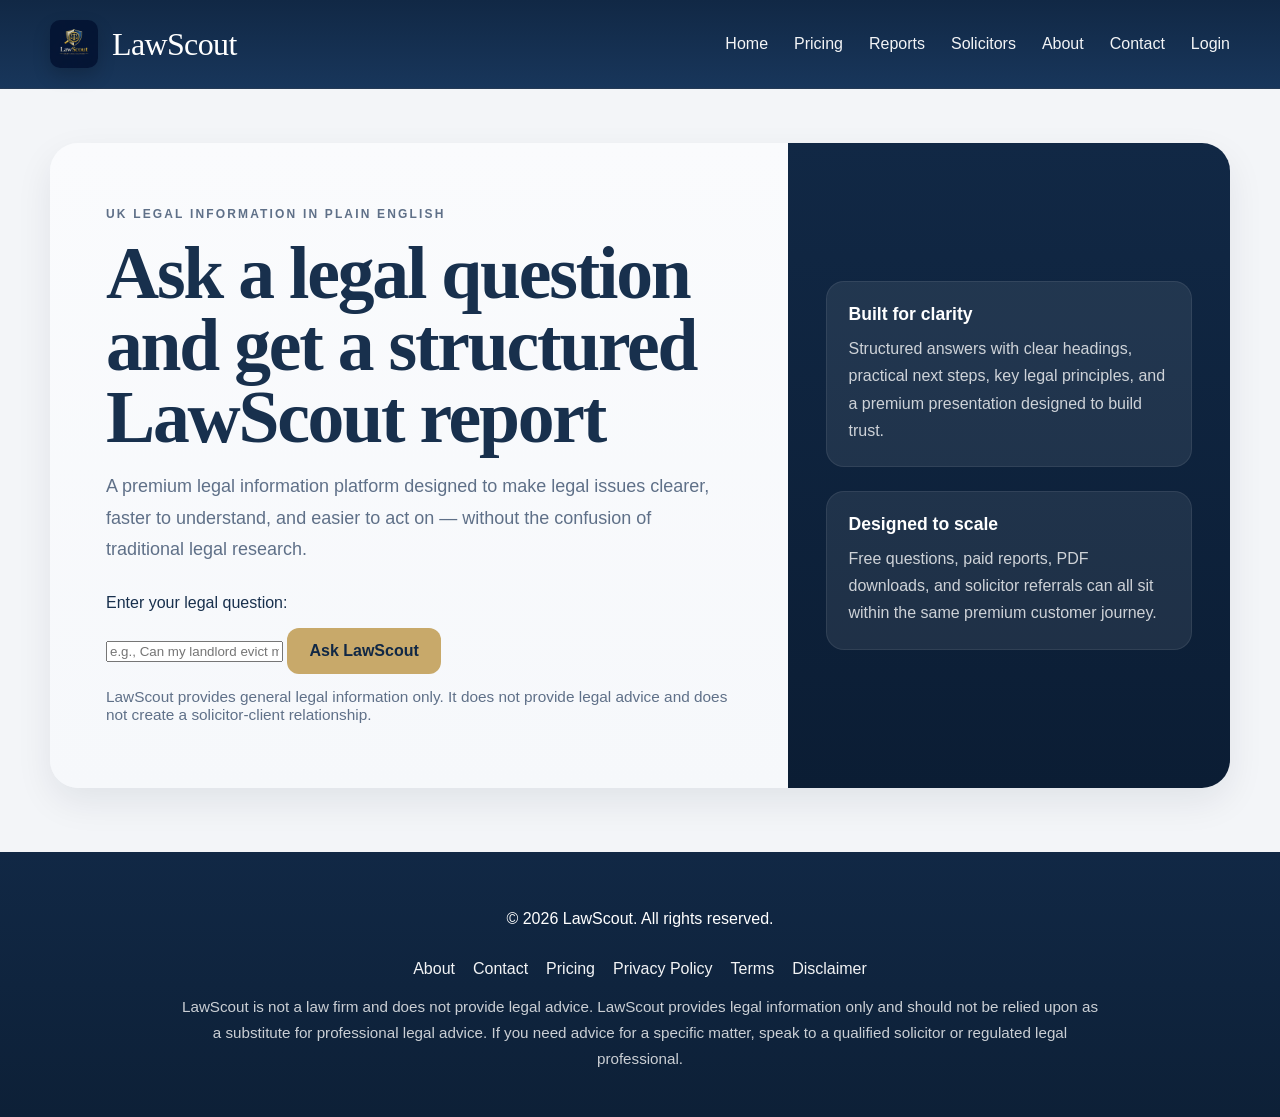
==== index.html @ 69fabce3 "Update index.html" ====
<!DOCTYPE html>
<html lang="en">

<head>
  <meta charset="UTF-8" />
  <meta name="viewport" content="width=device-width, initial-scale=1.0" />
  <title>LawScout — Premium Legal Reports</title>
  <link rel="icon" href="public/favicon.ico" />
  <link rel="stylesheet" href="styles.css" />
</head>

<body>
  <!-- Navigation Header -->
  <header class="navbar">
    <div class="container navbar-inner">
      <a class="logo-area" href="index.html">
        <img src="public/logo.png" class="logo-img" alt="LawScout Logo">
        <div class="logo">LawScout</div>
      </a>
      <nav>
        <a href="index.html">Home</a>
        <a href="pricing.html">Pricing</a>
        <a href="report.html">Reports</a>
        <a href="solicitors.html">Solicitors</a>
        <a href="about.html">About</a>
        <a href="contact.html">Contact</a>
        <a href="login.html">Login</a>
      </nav>
    </div>
  </header>

  <!-- Hero Section with PayPal Button -->
  <main class="hero">
    <div class="container hero-shell">
      <div class="hero-grid">
        <div class="hero-copy">
          <p class="eyebrow">UK LEGAL INFORMATION IN PLAIN ENGLISH</p>
          <h1>Ask a legal question and get a structured LawScout report</h1>
          <p class="subtext">
            A premium legal information platform designed to make legal issues clearer, faster to understand, and easier to act on — without the confusion of traditional legal research.
          </p>

          <!-- AI Question Box -->
          <div class="question-form">
            <p class="question-label">Enter your legal question:</p>
            <form id="question-form">
              <input type="text" id="user-question" placeholder="e.g., Can my landlord evict me without notice?" required>
              <button type="submit" class="btn btn-primary">Ask LawScout</button>
            </form>
          </div>

          <!-- PayPal Checkout Button Section -->
          <div id="paypal-button-container"></div>

          <p class="disclaimer">LawScout provides general legal information only. It does not provide legal advice and does not create a solicitor-client relationship.</p>
        </div>

        <aside class="hero-side">
          <div class="hero-stat">
            <h3>Built for clarity</h3>
            <p>Structured answers with clear headings, practical next steps, key legal principles, and a premium presentation designed to build trust.</p>
          </div>
          <div class="hero-stat">
            <h3>Designed to scale</h3>
            <p>Free questions, paid reports, PDF downloads, and solicitor referrals can all sit within the same premium customer journey.</p>
          </div>
        </aside>
      </div>
    </div>
  </main>

  <!-- Footer -->
  <footer class="footer">
    <div class="container">
      <p>© 2026 LawScout. All rights reserved.</p>
      <div class="footer-links">
        <a href="about.html">About</a>
        <a href="contact.html">Contact</a>
        <a href="pricing.html">Pricing</a>
        <a href="privacy.html">Privacy Policy</a>
        <a href="terms.html">Terms</a>
        <a href="disclaimer.html">Disclaimer</a>
      </div>
      <p class="small">
        LawScout is not a law firm and does not provide legal advice. LawScout provides legal information only and should not be relied upon as a substitute for professional legal advice. If you need advice for a specific matter, speak to a qualified solicitor or regulated legal professional.
      </p>
    </div>
  </footer>

  <!-- PayPal SDK Script -->
  <script src="https://www.paypal.com/sdk/js?client-id=BAAY3vTY5Q25yYVDXU2Y0R_ngE8fZB_JruGfu4fNAi2_Ye0BXc1mh678M29Jt3NwTKDc770z7zf8rguaFg&currency=GBP"></script>

  <script>
    // PayPal Button setup
    paypal.Buttons({
      createOrder: function(data, actions) {
        // Create an order with the payment details
        return actions.order.create({
          purchase_units: [{
            amount: {
              value: '9.99' // Amount for the Premium LawScout Report
            }
          }]
        });
      },
      onApprove: function(data, actions) {
        // Capture the payment after approval
        return actions.order.capture().then(function(details) {
          alert('Transaction completed by ' + details.payer.name.given_name);
          // Redirect to the report page after successful payment
          window.location.href = "/report.html"; // Redirect after payment completion
        });
      },
      onCancel: function(data) {
        // Handle canceled payments
        alert('Payment canceled');
      }
    }).render('#paypal-button-container'); // Render the button inside the specified container
  </script>
</body>

</html>
---- styles.css ----
:root {
  --navy: #112845;
  --navy-2: #18365b;
  --gold: #c8a96a;
  --gold-2: #e0c28a;
  --text: #18304d;
  --muted: #5f7088;
  --bg: #f3f5f8;
  --white: #ffffff;
  --border: #d6dee8;
  --shadow: 0 14px 36px rgba(12, 26, 49, 0.08);
  --radius: 18px;
  --container: 1180px;
}

* { box-sizing: border-box; }
html { scroll-behavior: smooth; }
body {
  margin: 0;
  font-family: 'Inter', sans-serif;
  background: var(--bg);
  color: var(--text);
}
img { max-width: 100%; display: block; }
a { color: inherit; text-decoration: none; }

.container {
  width: min(var(--container), calc(100% - 40px));
  margin: 0 auto;
}

.navbar {
  background: linear-gradient(180deg, var(--navy) 0%, var(--navy-2) 100%);
  position: sticky;
  top: 0;
  z-index: 20;
  border-bottom: 1px solid rgba(255,255,255,0.08);
}

.navbar-inner {
  min-height: 88px;
  display: flex;
  align-items: center;
  justify-content: space-between;
  gap: 24px;
}

.logo-area {
  display: flex;
  align-items: center;
  gap: 14px;
  flex-shrink: 0;
}

.logo-img {
  width: 48px;
  height: 48px;
  object-fit: cover;
  border-radius: 10px;
  box-shadow: 0 8px 18px rgba(0,0,0,0.18);
}

.logo {
  font-family: 'Playfair Display', serif;
  font-size: 2rem;
  color: var(--white);
  letter-spacing: -0.02em;
}

nav {
  display: flex;
  align-items: center;
  gap: 26px;
  flex-wrap: wrap;
  justify-content: flex-end;
}

nav a {
  color: rgba(255,255,255,0.95);
  font-weight: 500;
}

nav a:hover,
.footer-links a:hover,
.text-link:hover {
  color: var(--gold-2);
}

.hero {
  padding: 54px 0 24px;
}

.hero-shell {
  background: linear-gradient(180deg, #fafbfd 0%, #f6f8fb 100%);
  border-radius: 28px;
  box-shadow: var(--shadow);
  overflow: hidden;
}

.hero-grid {
  display: grid;
  grid-template-columns: 1.25fr 0.75fr;
  gap: 0;
}

.hero-copy {
  padding: 64px 56px;
}

.hero-side {
  background: linear-gradient(180deg, var(--navy) 0%, #0b1d34 100%);
  color: white;
  padding: 44px 38px;
  display: flex;
  flex-direction: column;
  justify-content: center;
  gap: 24px;
}

.eyebrow {
  margin: 0 0 16px;
  letter-spacing: 0.18em;
  font-size: 12px;
  font-weight: 600;
  color: var(--muted);
}

.hero h1,
.page-hero h1,
.page h1 {
  margin: 0 0 18px;
  font-family: 'Playfair Display', serif;
  font-size: clamp(2.5rem, 6vw, 4.6rem);
  line-height: 0.98;
  letter-spacing: -0.03em;
}

.subtext,
.lead,
.page p,
.page li,
.feature-list li,
.card p {
  color: var(--muted);
  line-height: 1.75;
}

.subtext {
  font-size: 1.125rem;
  max-width: 830px;
  margin: 0 0 28px;
}

.search-card {
  display: flex;
  flex-direction: column;
  gap: 14px;
  max-width: 760px;
}

.search-card input,
.input,
textarea {
  width: 100%;
  padding: 18px 18px;
  border: 1px solid var(--border);
  border-radius: 14px;
  background: #fff;
  font: inherit;
  color: var(--text);
}

textarea { min-height: 170px; resize: vertical; }

.button-row {
  display: flex;
  gap: 12px;
  flex-wrap: wrap;
}

.btn,
.primary-btn,
button {
  border: none;
  border-radius: 12px;
  padding: 14px 22px;
  background: var(--gold);
  color: var(--navy);
  font: inherit;
  font-weight: 700;
  cursor: pointer;
  display: inline-flex;
  align-items: center;
  justify-content: center;
  gap: 8px;
}

.btn-secondary {
  background: var(--navy);
  color: var(--white);
}

.btn-ghost {
  background: transparent;
  color: var(--navy);
  border: 1px solid var(--border);
}

.disclaimer {
  margin: 14px 0 0;
  font-size: 0.96rem;
  color: var(--muted);
}

.hero-stat {
  padding: 22px;
  border-radius: 18px;
  background: rgba(255,255,255,0.08);
  border: 1px solid rgba(255,255,255,0.08);
}

.hero-stat h3,
.card h3 {
  margin: 0 0 10px;
  font-size: 1.1rem;
}

.hero-stat p,
.hero-side p { margin: 0; color: rgba(255,255,255,0.78); line-height: 1.7; }

.section {
  padding: 28px 0 8px;
}

.section-head {
  display: flex;
  align-items: end;
  justify-content: space-between;
  gap: 20px;
  margin-bottom: 18px;
}

.section h2,
.page h2,
.card h2 {
  margin: 0 0 12px;
  font-family: 'Playfair Display', serif;
  font-size: clamp(1.75rem, 3vw, 2.35rem);
  letter-spacing: -0.02em;
}

.section-text {
  max-width: 880px;
  color: var(--muted);
  line-height: 1.75;
  font-size: 1.06rem;
}

.grid {
  display: grid;
  gap: 22px;
}
.grid.three { grid-template-columns: repeat(3, 1fr); }
.grid.two { grid-template-columns: repeat(2, 1fr); }

.card {
  background: var(--white);
  border-radius: var(--radius);
  padding: 28px;
  box-shadow: var(--shadow);
}

.card p:last-child { margin-bottom: 0; }

.icon-badge {
  width: 42px;
  height: 42px;
  border-radius: 12px;
  background: linear-gradient(180deg, rgba(200,169,106,0.18), rgba(17,40,69,0.08));
  display: grid;
  place-items: center;
  color: var(--navy);
  font-weight: 700;
  margin-bottom: 16px;
}

.feature-list,
.list {
  padding-left: 18px;
  margin: 14px 0 22px;
}

.feature-list li,
.list li { margin-bottom: 10px; }

.page-wrap {
  padding: 46px 0;
}

.page,
.page-hero,
.answer-layout {
  background: var(--white);
  border-radius: 24px;
  box-shadow: var(--shadow);
}

.page,
.page-hero {
  padding: 42px 34px;
}

.page-hero { margin-bottom: 24px; }

.price {
  font-size: 2.5rem;
  color: var(--navy);
  font-weight: 700;
  margin: 8px 0 4px;
}

.price-note,
.muted {
  color: var(--muted);
  font-size: 0.96rem;
}

.featured {
  border: 2px solid rgba(200,169,106,0.65);
  position: relative;
}

.featured::before {
  content: 'Recommended';
  position: absolute;
  top: 16px;
  right: 16px;
  background: var(--navy);
  color: var(--white);
  border-radius: 999px;
  padding: 8px 12px;
  font-size: 0.82rem;
  font-weight: 700;
}

.payment-grid {
  display: grid;
  grid-template-columns: repeat(4, 1fr);
  gap: 12px;
}

.payment-card {
  background: #f6f8fb;
  border: 1px solid var(--border);
  border-radius: 14px;
  padding: 16px;
  text-align: center;
  font-weight: 600;
}

.footer {
  margin-top: 40px;
  background: linear-gradient(180deg, var(--navy) 0%, #0d2037 100%);
  color: white;
  padding: 42px 0 46px;
}

.footer .container {
  display: grid;
  gap: 16px;
  text-align: center;
}

.footer-links {
  display: flex;
  justify-content: center;
  gap: 18px;
  flex-wrap: wrap;
}

.footer-links a { color: rgba(255,255,255,0.95); }
.small { color: rgba(255,255,255,0.78); font-size: 0.95rem; line-height: 1.7; max-width: 920px; margin: 0 auto; }

.form-grid {
  display: grid;
  gap: 14px;
}

.answer-layout {
  display: grid;
  grid-template-columns: 280px 1fr;
  overflow: hidden;
}

.answer-side {
  background: #f8fafc;
  border-right: 1px solid var(--border);
  padding: 28px;
}

.answer-main { padding: 34px; }
.answer-block + .answer-block { margin-top: 30px; }
.answer-block h2 { margin-bottom: 10px; }
.answer-pill {
  display: inline-flex;
  align-items: center;
  gap: 8px;
  padding: 8px 12px;
  border-radius: 999px;
  background: rgba(17,40,69,0.08);
  color: var(--navy);
  font-size: 0.9rem;
  font-weight: 700;
}

.table-like {
  display: grid;
  gap: 14px;
}

.table-row {
  padding: 18px;
  border: 1px solid var(--border);
  border-radius: 14px;
  background: #fbfcfe;
}

.login-shell {
  max-width: 520px;
  margin: 0 auto;
}

.center { text-align: center; }

@media (max-width: 980px) {
  .hero-grid,
  .answer-layout,
  .grid.three,
  .grid.two,
  .payment-grid {
    grid-template-columns: 1fr;
  }

  .hero-copy,
  .hero-side,
  .answer-side,
  .answer-main,
  .page,
  .page-hero,
  .card {
    padding: 24px;
  }

  .navbar-inner {
    flex-direction: column;
    justify-content: center;
    padding: 16px 0;
  }

  nav {
    justify-content: center;
    gap: 16px;
  }
}
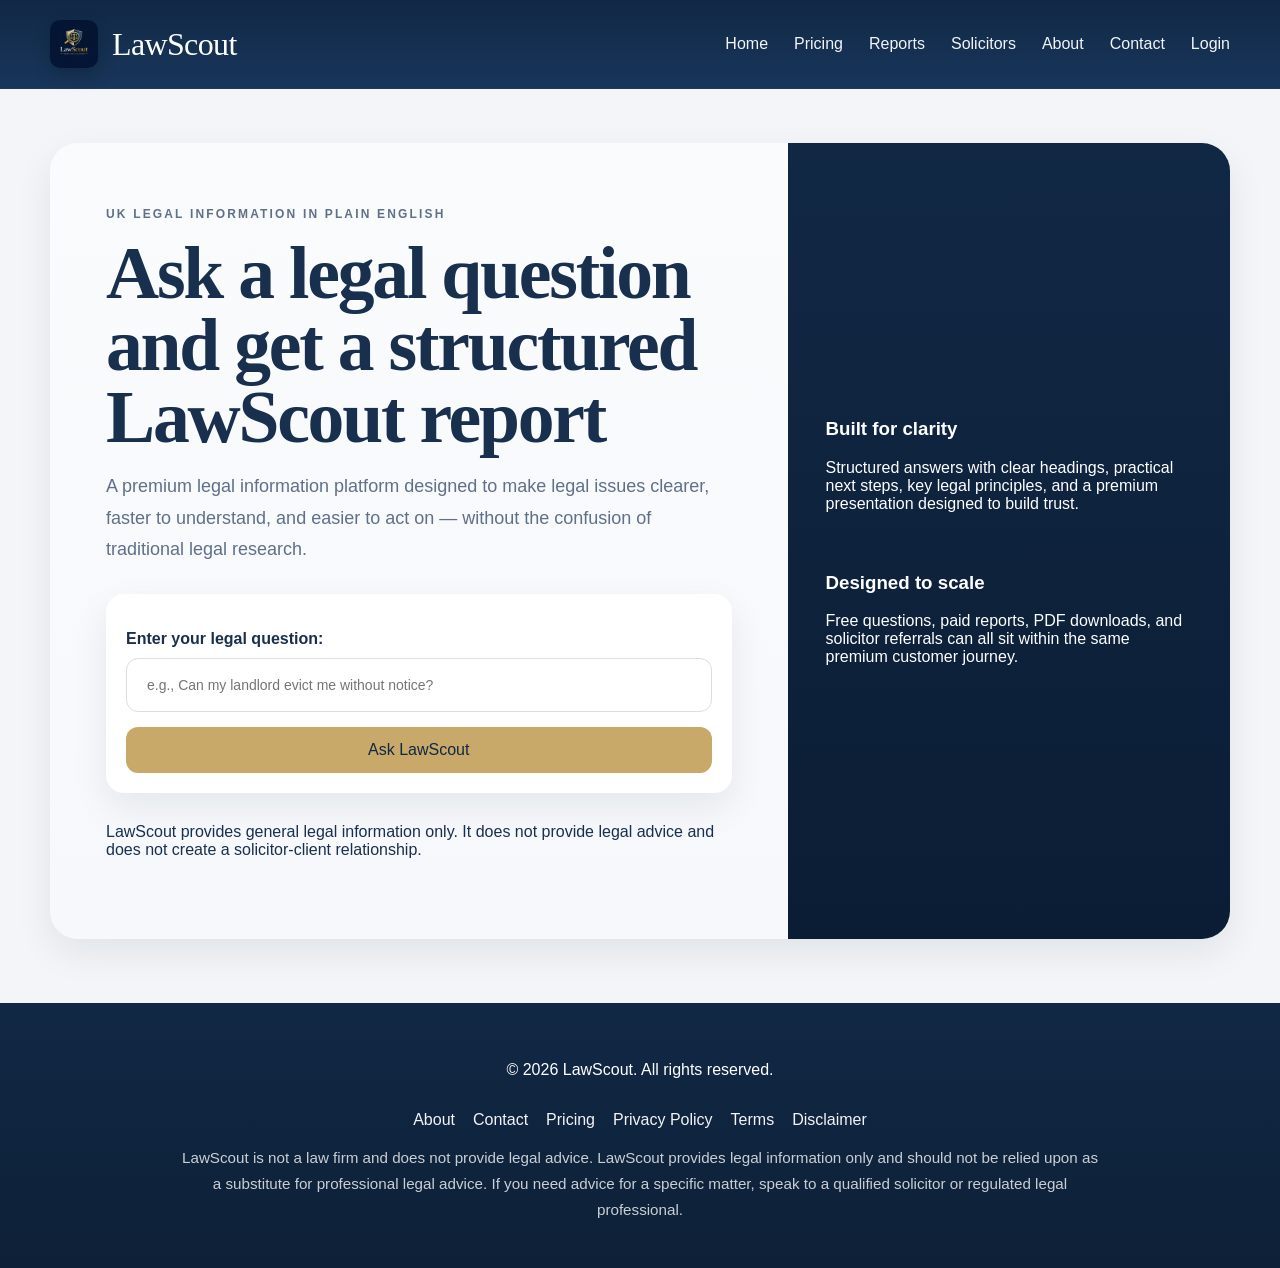
==== commit 6f9b7b8a: "Update index.html" ====
--- a/index.html
+++ b/index.html
@@ -90,33 +90,54 @@
   <!-- PayPal SDK Script -->
   <script src="https://www.paypal.com/sdk/js?client-id=BAAY3vTY5Q25yYVDXU2Y0R_ngE8fZB_JruGfu4fNAi2_Ye0BXc1mh678M29Jt3NwTKDc770z7zf8rguaFg&currency=GBP"></script>
 
+  <!-- Add Your JavaScript Here -->
   <script>
-    // PayPal Button setup
-    paypal.Buttons({
-      createOrder: function(data, actions) {
-        // Create an order with the payment details
-        return actions.order.create({
-          purchase_units: [{
-            amount: {
-              value: '9.99' // Amount for the Premium LawScout Report
-            }
-          }]
-        });
-      },
-      onApprove: function(data, actions) {
-        // Capture the payment after approval
-        return actions.order.capture().then(function(details) {
-          alert('Transaction completed by ' + details.payer.name.given_name);
-          // Redirect to the report page after successful payment
-          window.location.href = "/report.html"; // Redirect after payment completion
-        });
-      },
-      onCancel: function(data) {
-        // Handle canceled payments
-        alert('Payment canceled');
-      }
-    }).render('#paypal-button-container'); // Render the button inside the specified container
+    // Function to handle the question submission
+    document.getElementById("question-form").addEventListener("submit", async (event) => {
+      event.preventDefault(); // Prevent default form submission behavior
+
+      // Get the question entered by the user
+      const question = document.getElementById("user-question").value;
+
+      // Hide the question form
+      document.getElementById("question-form").style.display = "none";
+
+      // Show the answer section
+      const answerContainer = document.getElementById("answer-content");
+      answerContainer.style.display = "block";
+
+      // Display the question entered by the user
+      const displayQuestion = document.getElementById("display-question");
+      displayQuestion.textContent = question;
+
+      // Get the answer from the AI (or mock API)
+      const answer = await fetchAnswer(question);
+
+      // Display the AI-generated answer
+      const answerDetails = document.getElementById("answer-details");
+      answerDetails.innerHTML = `
+        <h3>Legal Principles</h3>
+        <p>${answer.legal_principles}</p>
+
+        <h3>Practical Next Steps</h3>
+        <p>${answer.next_steps}</p>
+
+        <h3>Important Limitation</h3>
+        <p>${answer.limitation}</p>
+      `;
+    });
+
+    // Mock function to simulate an API call for AI-generated answer
+    async function fetchAnswer(question) {
+      // Replace this with your actual AI or backend API logic
+      return {
+        legal_principles: "This is a mock answer for Legal Principles related to 'notice period'.",
+        next_steps: "1. Review your contract, 2. Talk to HR, 3. Seek professional advice.",
+        limitation: "This is general information, not legal advice."
+      };
+    }
   </script>
+
 </body>
 
 </html>
--- a/styles.css
+++ b/styles.css
@@ -86,6 +86,7 @@
   color: var(--gold-2);
 }
 
+/* HERO SECTION */
 .hero {
   padding: 54px 0 24px;
 }
@@ -151,118 +152,91 @@
   margin: 0 0 28px;
 }
 
-.search-card {
-  display: flex;
-  flex-direction: column;
-  gap: 14px;
-  max-width: 760px;
-}
-
-.search-card input,
-.input,
-textarea {
+/* Question Form */
+.question-form {
+  background-color: var(--white); /* White background for the question box */
+  border-radius: var(--radius); /* Rounded corners */
+  padding: 20px; /* Padding inside the box */
+  box-shadow: var(--shadow); /* Light shadow for depth */
+  margin-bottom: 30px; /* Space between this box and other content */
+}
+
+/* Styling the label for the question input field */
+.question-label {
+  font-size: 16px;
+  font-weight: 600;
+  color: var(--text); /* Text color */
+  margin-bottom: 10px;
+}
+
+/* Style for the input field */
+#user-question {
   width: 100%;
-  padding: 18px 18px;
-  border: 1px solid var(--border);
-  border-radius: 14px;
-  background: #fff;
-  font: inherit;
+  padding: 18px 20px;
+  border: 1px solid var(--border); /* Light border */
+  border-radius: 12px; /* Rounded corners */
+  font-size: 14px;
+  margin-bottom: 15px;
+  box-sizing: border-box;
+  background-color: #fff; /* White background */
   color: var(--text);
-}
-
-textarea { min-height: 170px; resize: vertical; }
-
-.button-row {
-  display: flex;
-  gap: 12px;
+  transition: border-color 0.3s ease-in-out; /* Smooth transition on focus */
+}
+
+/* Focus effect on the input field */
+#user-question:focus {
+  border-color: var(--gold); /* Highlight border when focused */
+  outline: none;
+}
+
+/* Styling the 'Ask LawScout' button */
+#question-form button {
+  background-color: var(--gold); /* Golden color for button */
+  color: var(--navy); /* Text color */
+  padding: 14px 24px; /* Adequate padding */
+  border: none;
+  border-radius: 12px; /* Rounded corners */
+  font-size: 16px;
+  cursor: pointer;
+  width: 100%; /* Full width button */
+  transition: background-color 0.3s ease-in-out;
+}
+
+/* Hover effect on the button */
+#question-form button:hover {
+  background-color: var(--gold-2); /* Darker gold on hover */
+}
+
+/* PayPal Button Container */
+#paypal-button-container {
+  margin-top: 30px; /* Add some space above the PayPal button */
+}
+
+/* Footer Styles */
+.footer {
+  margin-top: 40px;
+  background: linear-gradient(180deg, var(--navy) 0%, #0d2037 100%);
+  color: white;
+  padding: 42px 0 46px;
+}
+
+.footer .container {
+  display: grid;
+  gap: 16px;
+  text-align: center;
+}
+
+.footer-links {
+  display: flex;
+  justify-content: center;
+  gap: 18px;
   flex-wrap: wrap;
 }
 
-.btn,
-.primary-btn,
-button {
-  border: none;
-  border-radius: 12px;
-  padding: 14px 22px;
-  background: var(--gold);
-  color: var(--navy);
-  font: inherit;
-  font-weight: 700;
-  cursor: pointer;
-  display: inline-flex;
-  align-items: center;
-  justify-content: center;
-  gap: 8px;
-}
-
-.btn-secondary {
-  background: var(--navy);
-  color: var(--white);
-}
-
-.btn-ghost {
-  background: transparent;
-  color: var(--navy);
-  border: 1px solid var(--border);
-}
-
-.disclaimer {
-  margin: 14px 0 0;
-  font-size: 0.96rem;
-  color: var(--muted);
-}
-
-.hero-stat {
-  padding: 22px;
-  border-radius: 18px;
-  background: rgba(255,255,255,0.08);
-  border: 1px solid rgba(255,255,255,0.08);
-}
-
-.hero-stat h3,
-.card h3 {
-  margin: 0 0 10px;
-  font-size: 1.1rem;
-}
-
-.hero-stat p,
-.hero-side p { margin: 0; color: rgba(255,255,255,0.78); line-height: 1.7; }
-
-.section {
-  padding: 28px 0 8px;
-}
-
-.section-head {
-  display: flex;
-  align-items: end;
-  justify-content: space-between;
-  gap: 20px;
-  margin-bottom: 18px;
-}
-
-.section h2,
-.page h2,
-.card h2 {
-  margin: 0 0 12px;
-  font-family: 'Playfair Display', serif;
-  font-size: clamp(1.75rem, 3vw, 2.35rem);
-  letter-spacing: -0.02em;
-}
-
-.section-text {
-  max-width: 880px;
-  color: var(--muted);
-  line-height: 1.75;
-  font-size: 1.06rem;
-}
-
-.grid {
-  display: grid;
-  gap: 22px;
-}
-.grid.three { grid-template-columns: repeat(3, 1fr); }
-.grid.two { grid-template-columns: repeat(2, 1fr); }
-
+.footer-links a { color: rgba(255,255,255,0.95); }
+.small { color: rgba(255,255,255,0.78); font-size: 0.95rem; line-height: 1.7; max-width: 920px; margin: 0 auto; }
+
+/* Additional Styling for Layouts */
 .card {
   background: var(--white);
   border-radius: var(--radius);
@@ -271,27 +245,6 @@
 }
 
 .card p:last-child { margin-bottom: 0; }
-
-.icon-badge {
-  width: 42px;
-  height: 42px;
-  border-radius: 12px;
-  background: linear-gradient(180deg, rgba(200,169,106,0.18), rgba(17,40,69,0.08));
-  display: grid;
-  place-items: center;
-  color: var(--navy);
-  font-weight: 700;
-  margin-bottom: 16px;
-}
-
-.feature-list,
-.list {
-  padding-left: 18px;
-  margin: 14px 0 22px;
-}
-
-.feature-list li,
-.list li { margin-bottom: 10px; }
 
 .page-wrap {
   padding: 46px 0;
@@ -311,154 +264,3 @@
 }
 
 .page-hero { margin-bottom: 24px; }
-
-.price {
-  font-size: 2.5rem;
-  color: var(--navy);
-  font-weight: 700;
-  margin: 8px 0 4px;
-}
-
-.price-note,
-.muted {
-  color: var(--muted);
-  font-size: 0.96rem;
-}
-
-.featured {
-  border: 2px solid rgba(200,169,106,0.65);
-  position: relative;
-}
-
-.featured::before {
-  content: 'Recommended';
-  position: absolute;
-  top: 16px;
-  right: 16px;
-  background: var(--navy);
-  color: var(--white);
-  border-radius: 999px;
-  padding: 8px 12px;
-  font-size: 0.82rem;
-  font-weight: 700;
-}
-
-.payment-grid {
-  display: grid;
-  grid-template-columns: repeat(4, 1fr);
-  gap: 12px;
-}
-
-.payment-card {
-  background: #f6f8fb;
-  border: 1px solid var(--border);
-  border-radius: 14px;
-  padding: 16px;
-  text-align: center;
-  font-weight: 600;
-}
-
-.footer {
-  margin-top: 40px;
-  background: linear-gradient(180deg, var(--navy) 0%, #0d2037 100%);
-  color: white;
-  padding: 42px 0 46px;
-}
-
-.footer .container {
-  display: grid;
-  gap: 16px;
-  text-align: center;
-}
-
-.footer-links {
-  display: flex;
-  justify-content: center;
-  gap: 18px;
-  flex-wrap: wrap;
-}
-
-.footer-links a { color: rgba(255,255,255,0.95); }
-.small { color: rgba(255,255,255,0.78); font-size: 0.95rem; line-height: 1.7; max-width: 920px; margin: 0 auto; }
-
-.form-grid {
-  display: grid;
-  gap: 14px;
-}
-
-.answer-layout {
-  display: grid;
-  grid-template-columns: 280px 1fr;
-  overflow: hidden;
-}
-
-.answer-side {
-  background: #f8fafc;
-  border-right: 1px solid var(--border);
-  padding: 28px;
-}
-
-.answer-main { padding: 34px; }
-.answer-block + .answer-block { margin-top: 30px; }
-.answer-block h2 { margin-bottom: 10px; }
-.answer-pill {
-  display: inline-flex;
-  align-items: center;
-  gap: 8px;
-  padding: 8px 12px;
-  border-radius: 999px;
-  background: rgba(17,40,69,0.08);
-  color: var(--navy);
-  font-size: 0.9rem;
-  font-weight: 700;
-}
-
-.table-like {
-  display: grid;
-  gap: 14px;
-}
-
-.table-row {
-  padding: 18px;
-  border: 1px solid var(--border);
-  border-radius: 14px;
-  background: #fbfcfe;
-}
-
-.login-shell {
-  max-width: 520px;
-  margin: 0 auto;
-}
-
-.center { text-align: center; }
-
-@media (max-width: 980px) {
-  .hero-grid,
-  .answer-layout,
-  .grid.three,
-  .grid.two,
-  .payment-grid {
-    grid-template-columns: 1fr;
-  }
-
-  .hero-copy,
-  .hero-side,
-  .answer-side,
-  .answer-main,
-  .page,
-  .page-hero,
-  .card {
-    padding: 24px;
-  }
-
-  .navbar-inner {
-    flex-direction: column;
-    justify-content: center;
-    padding: 16px 0;
-  }
-
-  nav {
-    justify-content: center;
-    gap: 16px;
-  }
-}
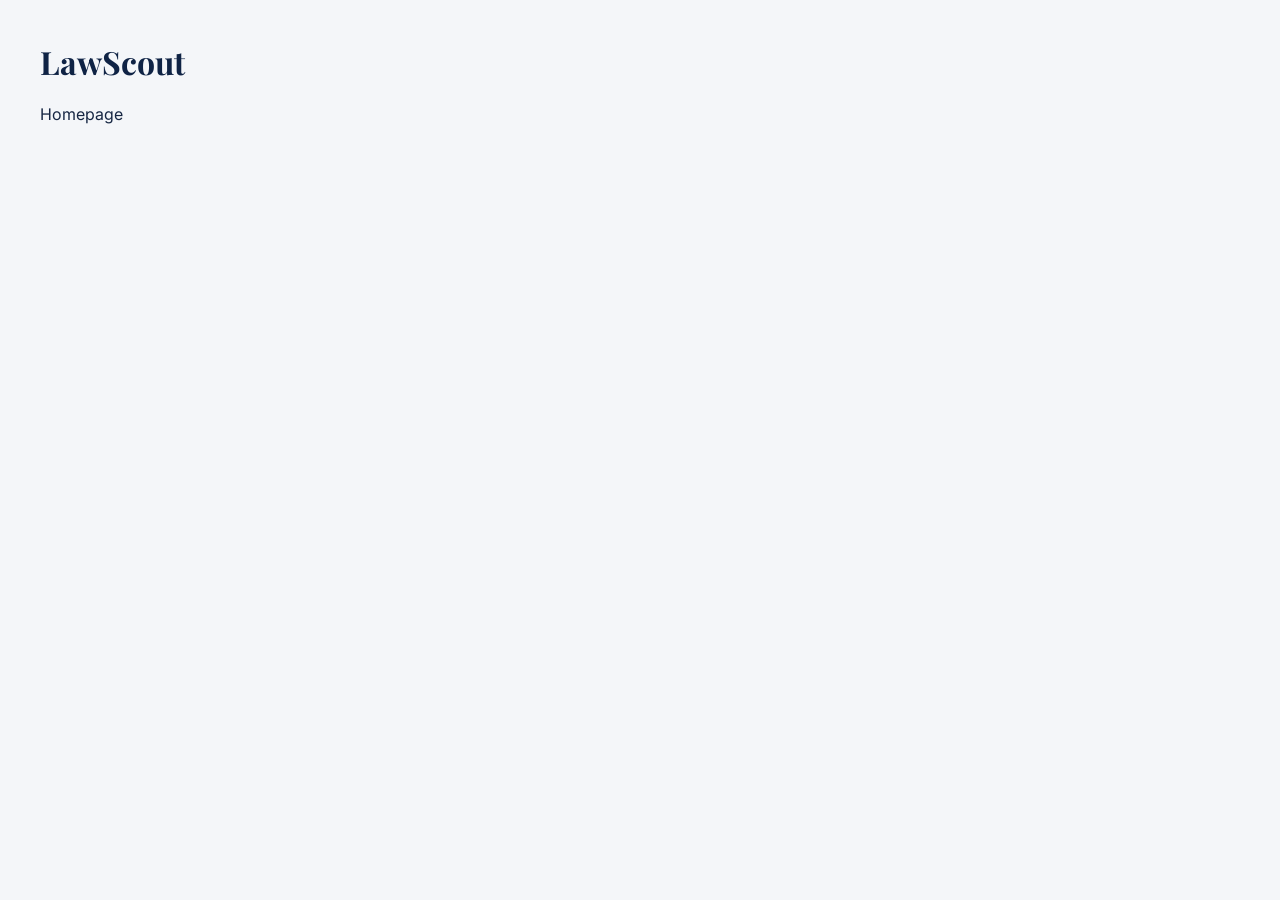
==== commit a7f0c651: "Add files via upload" ====
--- a/index.html
+++ b/index.html
@@ -1,143 +1,10 @@
-<!DOCTYPE html>
-<html lang="en">
-
+<!DOCTYPE html><html>
 <head>
   <meta charset="UTF-8" />
   <meta name="viewport" content="width=device-width, initial-scale=1.0" />
-  <title>LawScout — Premium Legal Reports</title>
-  <link rel="icon" href="public/favicon.ico" />
-  <link rel="stylesheet" href="styles.css" />
+  <title>LawScout</title>
+  <link rel="icon" href="public/favicon.ico">
+  <link rel="stylesheet" href="/styles.css">
+  <link href="https://fonts.googleapis.com/css2?family=Playfair+Display:wght@600;700&family=Inter:wght@400;500;600;700&display=swap" rel="stylesheet">
 </head>
-
-<body>
-  <!-- Navigation Header -->
-  <header class="navbar">
-    <div class="container navbar-inner">
-      <a class="logo-area" href="index.html">
-        <img src="public/logo.png" class="logo-img" alt="LawScout Logo">
-        <div class="logo">LawScout</div>
-      </a>
-      <nav>
-        <a href="index.html">Home</a>
-        <a href="pricing.html">Pricing</a>
-        <a href="report.html">Reports</a>
-        <a href="solicitors.html">Solicitors</a>
-        <a href="about.html">About</a>
-        <a href="contact.html">Contact</a>
-        <a href="login.html">Login</a>
-      </nav>
-    </div>
-  </header>
-
-  <!-- Hero Section with PayPal Button -->
-  <main class="hero">
-    <div class="container hero-shell">
-      <div class="hero-grid">
-        <div class="hero-copy">
-          <p class="eyebrow">UK LEGAL INFORMATION IN PLAIN ENGLISH</p>
-          <h1>Ask a legal question and get a structured LawScout report</h1>
-          <p class="subtext">
-            A premium legal information platform designed to make legal issues clearer, faster to understand, and easier to act on — without the confusion of traditional legal research.
-          </p>
-
-          <!-- AI Question Box -->
-          <div class="question-form">
-            <p class="question-label">Enter your legal question:</p>
-            <form id="question-form">
-              <input type="text" id="user-question" placeholder="e.g., Can my landlord evict me without notice?" required>
-              <button type="submit" class="btn btn-primary">Ask LawScout</button>
-            </form>
-          </div>
-
-          <!-- PayPal Checkout Button Section -->
-          <div id="paypal-button-container"></div>
-
-          <p class="disclaimer">LawScout provides general legal information only. It does not provide legal advice and does not create a solicitor-client relationship.</p>
-        </div>
-
-        <aside class="hero-side">
-          <div class="hero-stat">
-            <h3>Built for clarity</h3>
-            <p>Structured answers with clear headings, practical next steps, key legal principles, and a premium presentation designed to build trust.</p>
-          </div>
-          <div class="hero-stat">
-            <h3>Designed to scale</h3>
-            <p>Free questions, paid reports, PDF downloads, and solicitor referrals can all sit within the same premium customer journey.</p>
-          </div>
-        </aside>
-      </div>
-    </div>
-  </main>
-
-  <!-- Footer -->
-  <footer class="footer">
-    <div class="container">
-      <p>© 2026 LawScout. All rights reserved.</p>
-      <div class="footer-links">
-        <a href="about.html">About</a>
-        <a href="contact.html">Contact</a>
-        <a href="pricing.html">Pricing</a>
-        <a href="privacy.html">Privacy Policy</a>
-        <a href="terms.html">Terms</a>
-        <a href="disclaimer.html">Disclaimer</a>
-      </div>
-      <p class="small">
-        LawScout is not a law firm and does not provide legal advice. LawScout provides legal information only and should not be relied upon as a substitute for professional legal advice. If you need advice for a specific matter, speak to a qualified solicitor or regulated legal professional.
-      </p>
-    </div>
-  </footer>
-
-  <!-- PayPal SDK Script -->
-  <script src="https://www.paypal.com/sdk/js?client-id=BAAY3vTY5Q25yYVDXU2Y0R_ngE8fZB_JruGfu4fNAi2_Ye0BXc1mh678M29Jt3NwTKDc770z7zf8rguaFg&currency=GBP"></script>
-
-  <!-- Add Your JavaScript Here -->
-  <script>
-    // Function to handle the question submission
-    document.getElementById("question-form").addEventListener("submit", async (event) => {
-      event.preventDefault(); // Prevent default form submission behavior
-
-      // Get the question entered by the user
-      const question = document.getElementById("user-question").value;
-
-      // Hide the question form
-      document.getElementById("question-form").style.display = "none";
-
-      // Show the answer section
-      const answerContainer = document.getElementById("answer-content");
-      answerContainer.style.display = "block";
-
-      // Display the question entered by the user
-      const displayQuestion = document.getElementById("display-question");
-      displayQuestion.textContent = question;
-
-      // Get the answer from the AI (or mock API)
-      const answer = await fetchAnswer(question);
-
-      // Display the AI-generated answer
-      const answerDetails = document.getElementById("answer-details");
-      answerDetails.innerHTML = `
-        <h3>Legal Principles</h3>
-        <p>${answer.legal_principles}</p>
-
-        <h3>Practical Next Steps</h3>
-        <p>${answer.next_steps}</p>
-
-        <h3>Important Limitation</h3>
-        <p>${answer.limitation}</p>
-      `;
-    });
-
-    // Mock function to simulate an API call for AI-generated answer
-    async function fetchAnswer(question) {
-      // Replace this with your actual AI or backend API logic
-      return {
-        legal_principles: "This is a mock answer for Legal Principles related to 'notice period'.",
-        next_steps: "1. Review your contract, 2. Talk to HR, 3. Seek professional advice.",
-        limitation: "This is general information, not legal advice."
-      };
-    }
-  </script>
-
-</body>
-
-</html>
+<body><h1>LawScout</h1><p>Homepage</p></body></html>
--- a/styles.css
+++ b/styles.css
@@ -1,266 +1,2 @@
-:root {
-  --navy: #112845;
-  --navy-2: #18365b;
-  --gold: #c8a96a;
-  --gold-2: #e0c28a;
-  --text: #18304d;
-  --muted: #5f7088;
-  --bg: #f3f5f8;
-  --white: #ffffff;
-  --border: #d6dee8;
-  --shadow: 0 14px 36px rgba(12, 26, 49, 0.08);
-  --radius: 18px;
-  --container: 1180px;
-}
-
-* { box-sizing: border-box; }
-html { scroll-behavior: smooth; }
-body {
-  margin: 0;
-  font-family: 'Inter', sans-serif;
-  background: var(--bg);
-  color: var(--text);
-}
-img { max-width: 100%; display: block; }
-a { color: inherit; text-decoration: none; }
-
-.container {
-  width: min(var(--container), calc(100% - 40px));
-  margin: 0 auto;
-}
-
-.navbar {
-  background: linear-gradient(180deg, var(--navy) 0%, var(--navy-2) 100%);
-  position: sticky;
-  top: 0;
-  z-index: 20;
-  border-bottom: 1px solid rgba(255,255,255,0.08);
-}
-
-.navbar-inner {
-  min-height: 88px;
-  display: flex;
-  align-items: center;
-  justify-content: space-between;
-  gap: 24px;
-}
-
-.logo-area {
-  display: flex;
-  align-items: center;
-  gap: 14px;
-  flex-shrink: 0;
-}
-
-.logo-img {
-  width: 48px;
-  height: 48px;
-  object-fit: cover;
-  border-radius: 10px;
-  box-shadow: 0 8px 18px rgba(0,0,0,0.18);
-}
-
-.logo {
-  font-family: 'Playfair Display', serif;
-  font-size: 2rem;
-  color: var(--white);
-  letter-spacing: -0.02em;
-}
-
-nav {
-  display: flex;
-  align-items: center;
-  gap: 26px;
-  flex-wrap: wrap;
-  justify-content: flex-end;
-}
-
-nav a {
-  color: rgba(255,255,255,0.95);
-  font-weight: 500;
-}
-
-nav a:hover,
-.footer-links a:hover,
-.text-link:hover {
-  color: var(--gold-2);
-}
-
-/* HERO SECTION */
-.hero {
-  padding: 54px 0 24px;
-}
-
-.hero-shell {
-  background: linear-gradient(180deg, #fafbfd 0%, #f6f8fb 100%);
-  border-radius: 28px;
-  box-shadow: var(--shadow);
-  overflow: hidden;
-}
-
-.hero-grid {
-  display: grid;
-  grid-template-columns: 1.25fr 0.75fr;
-  gap: 0;
-}
-
-.hero-copy {
-  padding: 64px 56px;
-}
-
-.hero-side {
-  background: linear-gradient(180deg, var(--navy) 0%, #0b1d34 100%);
-  color: white;
-  padding: 44px 38px;
-  display: flex;
-  flex-direction: column;
-  justify-content: center;
-  gap: 24px;
-}
-
-.eyebrow {
-  margin: 0 0 16px;
-  letter-spacing: 0.18em;
-  font-size: 12px;
-  font-weight: 600;
-  color: var(--muted);
-}
-
-.hero h1,
-.page-hero h1,
-.page h1 {
-  margin: 0 0 18px;
-  font-family: 'Playfair Display', serif;
-  font-size: clamp(2.5rem, 6vw, 4.6rem);
-  line-height: 0.98;
-  letter-spacing: -0.03em;
-}
-
-.subtext,
-.lead,
-.page p,
-.page li,
-.feature-list li,
-.card p {
-  color: var(--muted);
-  line-height: 1.75;
-}
-
-.subtext {
-  font-size: 1.125rem;
-  max-width: 830px;
-  margin: 0 0 28px;
-}
-
-/* Question Form */
-.question-form {
-  background-color: var(--white); /* White background for the question box */
-  border-radius: var(--radius); /* Rounded corners */
-  padding: 20px; /* Padding inside the box */
-  box-shadow: var(--shadow); /* Light shadow for depth */
-  margin-bottom: 30px; /* Space between this box and other content */
-}
-
-/* Styling the label for the question input field */
-.question-label {
-  font-size: 16px;
-  font-weight: 600;
-  color: var(--text); /* Text color */
-  margin-bottom: 10px;
-}
-
-/* Style for the input field */
-#user-question {
-  width: 100%;
-  padding: 18px 20px;
-  border: 1px solid var(--border); /* Light border */
-  border-radius: 12px; /* Rounded corners */
-  font-size: 14px;
-  margin-bottom: 15px;
-  box-sizing: border-box;
-  background-color: #fff; /* White background */
-  color: var(--text);
-  transition: border-color 0.3s ease-in-out; /* Smooth transition on focus */
-}
-
-/* Focus effect on the input field */
-#user-question:focus {
-  border-color: var(--gold); /* Highlight border when focused */
-  outline: none;
-}
-
-/* Styling the 'Ask LawScout' button */
-#question-form button {
-  background-color: var(--gold); /* Golden color for button */
-  color: var(--navy); /* Text color */
-  padding: 14px 24px; /* Adequate padding */
-  border: none;
-  border-radius: 12px; /* Rounded corners */
-  font-size: 16px;
-  cursor: pointer;
-  width: 100%; /* Full width button */
-  transition: background-color 0.3s ease-in-out;
-}
-
-/* Hover effect on the button */
-#question-form button:hover {
-  background-color: var(--gold-2); /* Darker gold on hover */
-}
-
-/* PayPal Button Container */
-#paypal-button-container {
-  margin-top: 30px; /* Add some space above the PayPal button */
-}
-
-/* Footer Styles */
-.footer {
-  margin-top: 40px;
-  background: linear-gradient(180deg, var(--navy) 0%, #0d2037 100%);
-  color: white;
-  padding: 42px 0 46px;
-}
-
-.footer .container {
-  display: grid;
-  gap: 16px;
-  text-align: center;
-}
-
-.footer-links {
-  display: flex;
-  justify-content: center;
-  gap: 18px;
-  flex-wrap: wrap;
-}
-
-.footer-links a { color: rgba(255,255,255,0.95); }
-.small { color: rgba(255,255,255,0.78); font-size: 0.95rem; line-height: 1.7; max-width: 920px; margin: 0 auto; }
-
-/* Additional Styling for Layouts */
-.card {
-  background: var(--white);
-  border-radius: var(--radius);
-  padding: 28px;
-  box-shadow: var(--shadow);
-}
-
-.card p:last-child { margin-bottom: 0; }
-
-.page-wrap {
-  padding: 46px 0;
-}
-
-.page,
-.page-hero,
-.answer-layout {
-  background: var(--white);
-  border-radius: 24px;
-  box-shadow: var(--shadow);
-}
-
-.page,
-.page-hero {
-  padding: 42px 34px;
-}
-
-.page-hero { margin-bottom: 24px; }
+body{font-family:Inter,Arial;margin:40px;background:#f4f6f9;color:#162643}
+h1{font-family:'Playfair Display',serif;color:#0f2345}
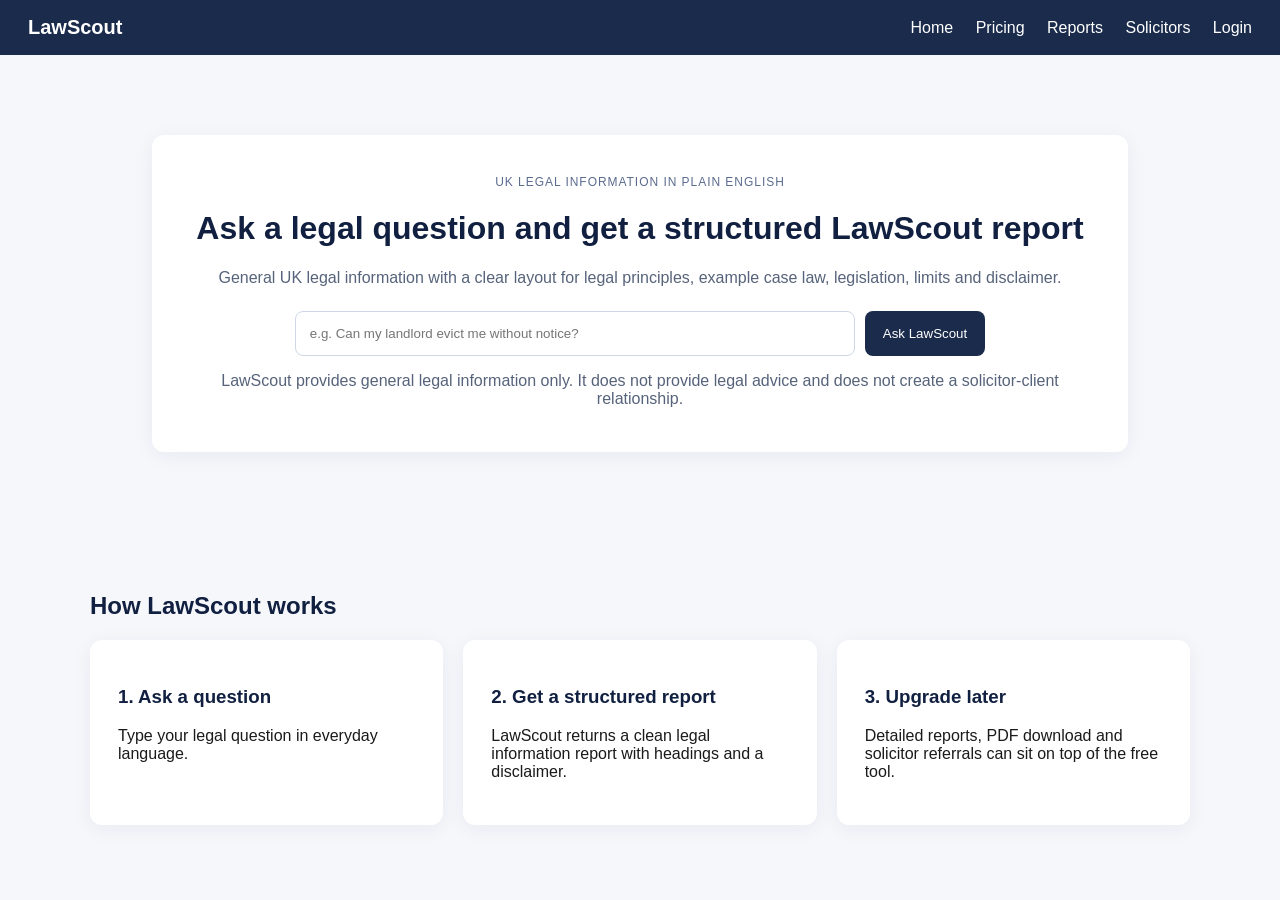
==== commit 56d6148a: "Add files via upload" ====
--- a/index.html
+++ b/index.html
@@ -1,10 +1,60 @@
-<!DOCTYPE html><html>
+<!DOCTYPE html>
+<html lang="en">
 <head>
   <meta charset="UTF-8" />
   <meta name="viewport" content="width=device-width, initial-scale=1.0" />
-  <title>LawScout</title>
-  <link rel="icon" href="public/favicon.ico">
-  <link rel="stylesheet" href="/styles.css">
-  <link href="https://fonts.googleapis.com/css2?family=Playfair+Display:wght@600;700&family=Inter:wght@400;500;600;700&display=swap" rel="stylesheet">
+  <title>LawScout - UK Legal Information</title>
+    <link rel="icon" href="/public/favicon.ico">
+  <link rel="stylesheet" href="style.css">
+  <link rel="stylesheet" href="./styles.css" />
 </head>
-<body><h1>LawScout</h1><p>Homepage</p></body></html>+<body>
+  <header class="navbar">
+    <div class="logo">LawScout</div>
+    <nav>
+      <a href="./index.html">Home</a>
+      <a href="./pricing.html">Pricing</a>
+      <a href="./report.html">Reports</a>
+      <a href="./solicitors.html">Solicitors</a>
+      <a href="./login.html">Login</a>
+    </nav>
+  </header>
+
+  <main class="hero">
+    <div class="hero-card">
+      <p class="eyebrow">UK legal information in plain English</p>
+      <h1>Ask a legal question and get a structured LawScout report</h1>
+      <p class="subtext">
+        General UK legal information with a clear layout for legal principles, example case law, legislation, limits and disclaimer.
+      </p>
+
+      <form class="search-card" action="./answer.html" method="get">
+        <input type="text" name="q" placeholder="e.g. Can my landlord evict me without notice?" required />
+        <button type="submit">Ask LawScout</button>
+      </form>
+
+      <p class="disclaimer">
+        LawScout provides general legal information only. It does not provide legal advice and does not create a solicitor-client relationship.
+      </p>
+    </div>
+  </main>
+
+  <section class="section wrap">
+    <h2>How LawScout works</h2>
+    <div class="grid three">
+      <div class="card">
+        <h3>1. Ask a question</h3>
+        <p>Type your legal question in everyday language.</p>
+      </div>
+      <div class="card">
+        <h3>2. Get a structured report</h3>
+        <p>LawScout returns a clean legal information report with headings and a disclaimer.</p>
+      </div>
+      <div class="card">
+        <h3>3. Upgrade later</h3>
+        <p>Detailed reports, PDF download and solicitor referrals can sit on top of the free tool.</p>
+      </div>
+    </div>
+  </section>
+</body>
+</html>
--- a/styles.css
+++ b/styles.css
@@ -1,2 +1,228 @@
-body{font-family:Inter,Arial;margin:40px;background:#f4f6f9;color:#162643}
-h1{font-family:'Playfair Display',serif;color:#0f2345}
+body {
+  font-family: Arial, sans-serif;
+  margin: 0;
+  background: #f5f7fb;
+  color: #1a1a1a;
+}
+
+.navbar {
+  background: #1a2b4c;
+  color: white;
+  padding: 16px 28px;
+  display: flex;
+  justify-content: space-between;
+  align-items: center;
+  gap: 20px;
+}
+
+.navbar nav a {
+  color: white;
+  text-decoration: none;
+  margin-left: 18px;
+}
+
+.logo {
+  font-weight: bold;
+  font-size: 20px;
+}
+
+.wrap {
+  max-width: 1100px;
+  margin: 0 auto;
+  padding: 40px 20px;
+}
+
+.narrow {
+  max-width: 560px;
+}
+
+.hero {
+  padding: 80px 20px;
+}
+
+.hero-card,
+.card,
+.question-box,
+.answer-section {
+  background: white;
+  border-radius: 12px;
+  padding: 28px;
+  box-shadow: 0 4px 20px rgba(17, 32, 64, 0.06);
+}
+
+.hero-card {
+  max-width: 920px;
+  margin: 0 auto;
+  text-align: center;
+}
+
+.eyebrow {
+  text-transform: uppercase;
+  letter-spacing: 0.08em;
+  font-size: 12px;
+  color: #5b6c8f;
+  margin-bottom: 10px;
+}
+
+h1, h2, h3 {
+  color: #112040;
+}
+
+.subtext,
+.muted,
+.disclaimer {
+  color: #56637a;
+}
+
+.search-card {
+  margin: 24px 0 10px;
+  display: flex;
+  justify-content: center;
+  gap: 10px;
+  flex-wrap: wrap;
+}
+
+.search-card input,
+.stack-form input,
+.stack-form textarea {
+  width: 100%;
+  padding: 14px;
+  border: 1px solid #cfd7e6;
+  border-radius: 8px;
+  box-sizing: border-box;
+}
+
+.search-card input {
+  max-width: 560px;
+}
+
+.search-card button,
+.primary-btn,
+.secondary-btn,
+.feedback button {
+  padding: 14px 18px;
+  border: none;
+  border-radius: 8px;
+  cursor: pointer;
+  text-decoration: none;
+}
+
+.search-card button,
+.primary-btn,
+.feedback button {
+  background: #1a2b4c;
+  color: white;
+}
+
+.secondary-btn {
+  background: #e9eef8;
+  color: #1a2b4c;
+}
+
+.inline {
+  display: inline-block;
+}
+
+.section {
+  padding-bottom: 40px;
+}
+
+.grid {
+  display: grid;
+  gap: 20px;
+}
+
+.grid.two {
+  grid-template-columns: repeat(auto-fit, minmax(280px, 1fr));
+}
+
+.grid.three {
+  grid-template-columns: repeat(auto-fit, minmax(220px, 1fr));
+}
+
+.page-header,
+.section-head {
+  display: flex;
+  justify-content: space-between;
+  align-items: center;
+  gap: 16px;
+  margin-bottom: 20px;
+}
+
+.answer-container .question-box,
+.answer-container .answer-section {
+  margin-bottom: 20px;
+}
+
+.answer-section {
+  line-height: 1.7;
+}
+
+.feedback {
+  margin: 18px 0;
+}
+
+.disclaimer-box {
+  background: #f0f3f9;
+  border-left: 4px solid #1a2b4c;
+  padding: 16px;
+  border-radius: 8px;
+}
+
+.list {
+  padding-left: 20px;
+  line-height: 1.8;
+}
+
+.price {
+  font-size: 34px;
+  font-weight: bold;
+  margin: 0 0 10px;
+}
+
+.featured {
+  border: 2px solid #1a2b4c;
+}
+
+.payment-grid {
+  display: grid;
+  grid-template-columns: repeat(auto-fit, minmax(140px, 1fr));
+  gap: 12px;
+}
+
+.payment-card {
+  background: #f5f7fb;
+  border: 1px solid #d7deea;
+  border-radius: 10px;
+  padding: 16px;
+  text-align: center;
+  font-weight: bold;
+}
+
+.stack-form {
+  display: grid;
+  gap: 10px;
+}
+
+.actions {
+  display: flex;
+  gap: 10px;
+  flex-wrap: wrap;
+}
+
+@media (max-width: 700px) {
+  .navbar {
+    flex-direction: column;
+    align-items: flex-start;
+  }
+
+  .navbar nav a {
+    margin: 0 14px 0 0;
+  }
+
+  .page-header,
+  .section-head {
+    flex-direction: column;
+    align-items: flex-start;
+  }
+}
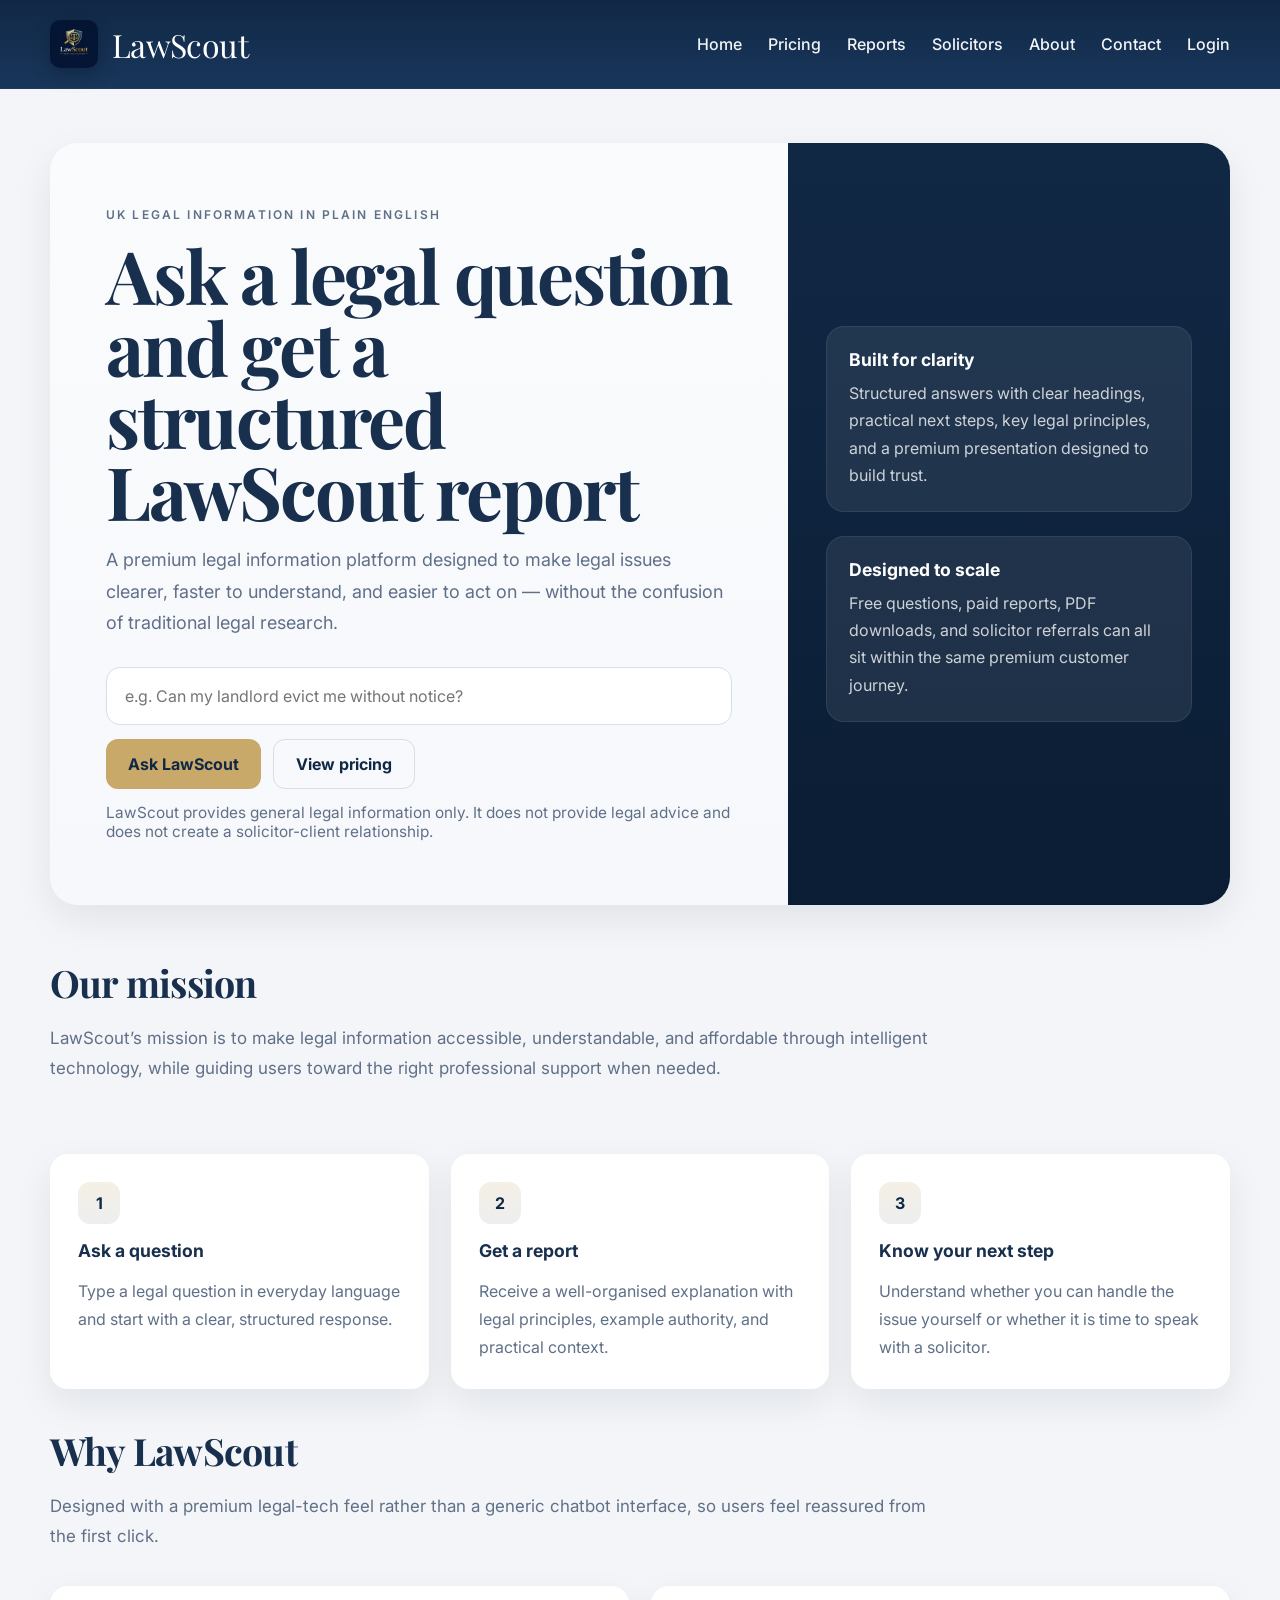
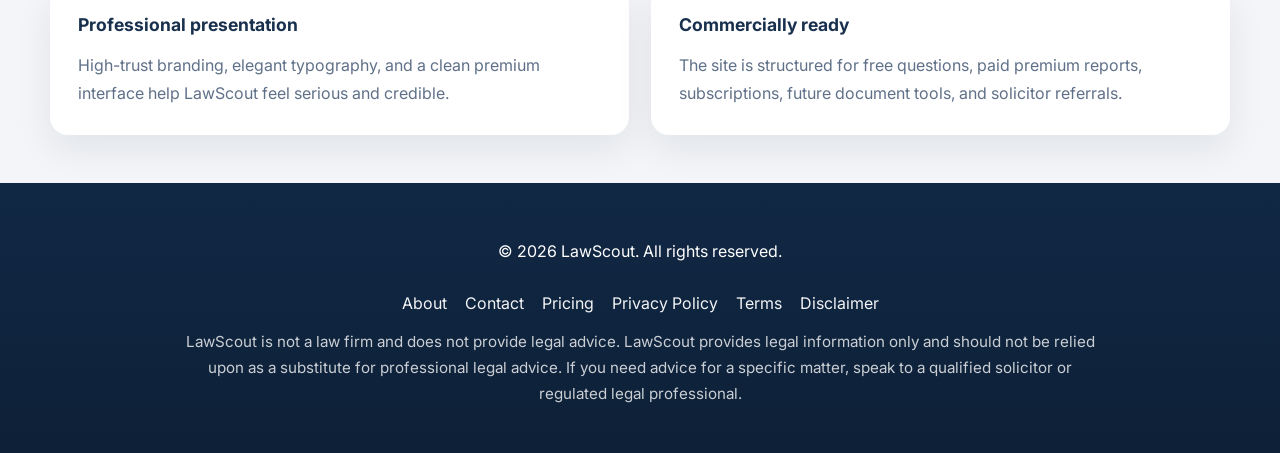
==== commit 38fec126: "Add files via upload" ====
--- a/index.html
+++ b/index.html
@@ -3,58 +3,131 @@
 <head>
   <meta charset="UTF-8" />
   <meta name="viewport" content="width=device-width, initial-scale=1.0" />
-  <title>LawScout - UK Legal Information</title>
-    <link rel="icon" href="/public/favicon.ico">
-  <link rel="stylesheet" href="style.css">
-  <link rel="stylesheet" href="./styles.css" />
+  <title>LawScout — Smart Legal Solutions</title>
+  <link rel="icon" href="public/favicon.ico" />
+  <link rel="stylesheet" href="styles.css" />
+  <link rel="preconnect" href="https://fonts.googleapis.com">
+  <link rel="preconnect" href="https://fonts.gstatic.com" crossorigin>
+  <link href="https://fonts.googleapis.com/css2?family=Playfair+Display:wght@600;700&family=Inter:wght@400;500;600;700&display=swap" rel="stylesheet">
 </head>
 <body>
-  <header class="navbar">
-    <div class="logo">LawScout</div>
+<header class="navbar">
+  <div class="container navbar-inner">
+    <a class="logo-area" href="index.html">
+      <img src="public/logo.png" class="logo-img" alt="LawScout Logo">
+      <div class="logo">LawScout</div>
+    </a>
     <nav>
-      <a href="./index.html">Home</a>
-      <a href="./pricing.html">Pricing</a>
-      <a href="./report.html">Reports</a>
-      <a href="./solicitors.html">Solicitors</a>
-      <a href="./login.html">Login</a>
+      <a href="index.html">Home</a>
+      <a href="pricing.html">Pricing</a>
+      <a href="report.html">Reports</a>
+      <a href="solicitors.html">Solicitors</a>
+      <a href="about.html">About</a>
+      <a href="contact.html">Contact</a>
+      <a href="login.html">Login</a>
     </nav>
-  </header>
+  </div>
+</header>
 
-  <main class="hero">
-    <div class="hero-card">
-      <p class="eyebrow">UK legal information in plain English</p>
-      <h1>Ask a legal question and get a structured LawScout report</h1>
-      <p class="subtext">
-        General UK legal information with a clear layout for legal principles, example case law, legislation, limits and disclaimer.
-      </p>
 
-      <form class="search-card" action="./answer.html" method="get">
-        <input type="text" name="q" placeholder="e.g. Can my landlord evict me without notice?" required />
-        <button type="submit">Ask LawScout</button>
-      </form>
+<main class="hero">
+  <div class="container hero-shell">
+    <div class="hero-grid">
+      <div class="hero-copy">
+        <p class="eyebrow">UK LEGAL INFORMATION IN PLAIN ENGLISH</p>
+        <h1>Ask a legal question and get a structured LawScout report</h1>
+        <p class="subtext">A premium legal information platform designed to make legal issues clearer, faster to understand, and easier to act on — without the confusion of traditional legal research.</p>
+        <form class="search-card" action="answer.html" method="get">
+          <input type="text" name="q" placeholder="e.g. Can my landlord evict me without notice?" required />
+          <div class="button-row">
+            <button type="submit">Ask LawScout</button>
+            <a class="btn btn-ghost" href="pricing.html">View pricing</a>
+          </div>
+        </form>
+        <p class="disclaimer">LawScout provides general legal information only. It does not provide legal advice and does not create a solicitor-client relationship.</p>
+      </div>
+      <aside class="hero-side">
+        <div class="hero-stat">
+          <h3>Built for clarity</h3>
+          <p>Structured answers with clear headings, practical next steps, key legal principles, and a premium presentation designed to build trust.</p>
+        </div>
+        <div class="hero-stat">
+          <h3>Designed to scale</h3>
+          <p>Free questions, paid reports, PDF downloads, and solicitor referrals can all sit within the same premium customer journey.</p>
+        </div>
+      </aside>
+    </div>
+  </div>
+</main>
 
-      <p class="disclaimer">
-        LawScout provides general legal information only. It does not provide legal advice and does not create a solicitor-client relationship.
-      </p>
+<section class="section">
+  <div class="container">
+    <div class="section-head">
+      <div>
+        <h2>Our mission</h2>
+        <p class="section-text">LawScout’s mission is to make legal information accessible, understandable, and affordable through intelligent technology, while guiding users toward the right professional support when needed.</p>
+      </div>
     </div>
-  </main>
+  </div>
+</section>
 
-  <section class="section wrap">
-    <h2>How LawScout works</h2>
-    <div class="grid three">
+<section class="section">
+  <div class="container grid three">
+    <div class="card">
+      <div class="icon-badge">1</div>
+      <h3>Ask a question</h3>
+      <p>Type a legal question in everyday language and start with a clear, structured response.</p>
+    </div>
+    <div class="card">
+      <div class="icon-badge">2</div>
+      <h3>Get a report</h3>
+      <p>Receive a well-organised explanation with legal principles, example authority, and practical context.</p>
+    </div>
+    <div class="card">
+      <div class="icon-badge">3</div>
+      <h3>Know your next step</h3>
+      <p>Understand whether you can handle the issue yourself or whether it is time to speak with a solicitor.</p>
+    </div>
+  </div>
+</section>
+
+<section class="section">
+  <div class="container">
+    <div class="section-head">
+      <div>
+        <h2>Why LawScout</h2>
+        <p class="section-text">Designed with a premium legal-tech feel rather than a generic chatbot interface, so users feel reassured from the first click.</p>
+      </div>
+    </div>
+    <div class="grid two">
       <div class="card">
-        <h3>1. Ask a question</h3>
-        <p>Type your legal question in everyday language.</p>
+        <h3>Professional presentation</h3>
+        <p>High-trust branding, elegant typography, and a clean premium interface help LawScout feel serious and credible.</p>
       </div>
       <div class="card">
-        <h3>2. Get a structured report</h3>
-        <p>LawScout returns a clean legal information report with headings and a disclaimer.</p>
-      </div>
-      <div class="card">
-        <h3>3. Upgrade later</h3>
-        <p>Detailed reports, PDF download and solicitor referrals can sit on top of the free tool.</p>
+        <h3>Commercially ready</h3>
+        <p>The site is structured for free questions, paid premium reports, subscriptions, future document tools, and solicitor referrals.</p>
       </div>
     </div>
-  </section>
+  </div>
+</section>
+
+<footer class="footer">
+  <div class="container">
+    <p>© 2026 LawScout. All rights reserved.</p>
+    <div class="footer-links">
+      <a href="about.html">About</a>
+      <a href="contact.html">Contact</a>
+      <a href="pricing.html">Pricing</a>
+      <a href="privacy.html">Privacy Policy</a>
+      <a href="terms.html">Terms</a>
+      <a href="disclaimer.html">Disclaimer</a>
+    </div>
+    <p class="small">
+      LawScout is not a law firm and does not provide legal advice. LawScout provides legal information only and should not be relied upon as a substitute for professional legal advice. If you need advice for a specific matter, speak to a qualified solicitor or regulated legal professional.
+    </p>
+  </div>
+</footer>
+
 </body>
-</html>
+</html>
--- a/styles.css
+++ b/styles.css
@@ -1,228 +1,464 @@
+:root {
+  --navy: #112845;
+  --navy-2: #18365b;
+  --gold: #c8a96a;
+  --gold-2: #e0c28a;
+  --text: #18304d;
+  --muted: #5f7088;
+  --bg: #f3f5f8;
+  --white: #ffffff;
+  --border: #d6dee8;
+  --shadow: 0 14px 36px rgba(12, 26, 49, 0.08);
+  --radius: 18px;
+  --container: 1180px;
+}
+
+* { box-sizing: border-box; }
+html { scroll-behavior: smooth; }
 body {
-  font-family: Arial, sans-serif;
   margin: 0;
-  background: #f5f7fb;
-  color: #1a1a1a;
+  font-family: 'Inter', sans-serif;
+  background: var(--bg);
+  color: var(--text);
+}
+img { max-width: 100%; display: block; }
+a { color: inherit; text-decoration: none; }
+
+.container {
+  width: min(var(--container), calc(100% - 40px));
+  margin: 0 auto;
 }
 
 .navbar {
-  background: #1a2b4c;
+  background: linear-gradient(180deg, var(--navy) 0%, var(--navy-2) 100%);
+  position: sticky;
+  top: 0;
+  z-index: 20;
+  border-bottom: 1px solid rgba(255,255,255,0.08);
+}
+
+.navbar-inner {
+  min-height: 88px;
+  display: flex;
+  align-items: center;
+  justify-content: space-between;
+  gap: 24px;
+}
+
+.logo-area {
+  display: flex;
+  align-items: center;
+  gap: 14px;
+  flex-shrink: 0;
+}
+
+.logo-img {
+  width: 48px;
+  height: 48px;
+  object-fit: cover;
+  border-radius: 10px;
+  box-shadow: 0 8px 18px rgba(0,0,0,0.18);
+}
+
+.logo {
+  font-family: 'Playfair Display', serif;
+  font-size: 2rem;
+  color: var(--white);
+  letter-spacing: -0.02em;
+}
+
+nav {
+  display: flex;
+  align-items: center;
+  gap: 26px;
+  flex-wrap: wrap;
+  justify-content: flex-end;
+}
+
+nav a {
+  color: rgba(255,255,255,0.95);
+  font-weight: 500;
+}
+
+nav a:hover,
+.footer-links a:hover,
+.text-link:hover {
+  color: var(--gold-2);
+}
+
+.hero {
+  padding: 54px 0 24px;
+}
+
+.hero-shell {
+  background: linear-gradient(180deg, #fafbfd 0%, #f6f8fb 100%);
+  border-radius: 28px;
+  box-shadow: var(--shadow);
+  overflow: hidden;
+}
+
+.hero-grid {
+  display: grid;
+  grid-template-columns: 1.25fr 0.75fr;
+  gap: 0;
+}
+
+.hero-copy {
+  padding: 64px 56px;
+}
+
+.hero-side {
+  background: linear-gradient(180deg, var(--navy) 0%, #0b1d34 100%);
   color: white;
-  padding: 16px 28px;
-  display: flex;
+  padding: 44px 38px;
+  display: flex;
+  flex-direction: column;
+  justify-content: center;
+  gap: 24px;
+}
+
+.eyebrow {
+  margin: 0 0 16px;
+  letter-spacing: 0.18em;
+  font-size: 12px;
+  font-weight: 600;
+  color: var(--muted);
+}
+
+.hero h1,
+.page-hero h1,
+.page h1 {
+  margin: 0 0 18px;
+  font-family: 'Playfair Display', serif;
+  font-size: clamp(2.5rem, 6vw, 4.6rem);
+  line-height: 0.98;
+  letter-spacing: -0.03em;
+}
+
+.subtext,
+.lead,
+.page p,
+.page li,
+.feature-list li,
+.card p {
+  color: var(--muted);
+  line-height: 1.75;
+}
+
+.subtext {
+  font-size: 1.125rem;
+  max-width: 830px;
+  margin: 0 0 28px;
+}
+
+.search-card {
+  display: flex;
+  flex-direction: column;
+  gap: 14px;
+  max-width: 760px;
+}
+
+.search-card input,
+.input,
+textarea {
+  width: 100%;
+  padding: 18px 18px;
+  border: 1px solid var(--border);
+  border-radius: 14px;
+  background: #fff;
+  font: inherit;
+  color: var(--text);
+}
+
+textarea { min-height: 170px; resize: vertical; }
+
+.button-row {
+  display: flex;
+  gap: 12px;
+  flex-wrap: wrap;
+}
+
+.btn,
+.primary-btn,
+button {
+  border: none;
+  border-radius: 12px;
+  padding: 14px 22px;
+  background: var(--gold);
+  color: var(--navy);
+  font: inherit;
+  font-weight: 700;
+  cursor: pointer;
+  display: inline-flex;
+  align-items: center;
+  justify-content: center;
+  gap: 8px;
+}
+
+.btn-secondary {
+  background: var(--navy);
+  color: var(--white);
+}
+
+.btn-ghost {
+  background: transparent;
+  color: var(--navy);
+  border: 1px solid var(--border);
+}
+
+.disclaimer {
+  margin: 14px 0 0;
+  font-size: 0.96rem;
+  color: var(--muted);
+}
+
+.hero-stat {
+  padding: 22px;
+  border-radius: 18px;
+  background: rgba(255,255,255,0.08);
+  border: 1px solid rgba(255,255,255,0.08);
+}
+
+.hero-stat h3,
+.card h3 {
+  margin: 0 0 10px;
+  font-size: 1.1rem;
+}
+
+.hero-stat p,
+.hero-side p { margin: 0; color: rgba(255,255,255,0.78); line-height: 1.7; }
+
+.section {
+  padding: 28px 0 8px;
+}
+
+.section-head {
+  display: flex;
+  align-items: end;
   justify-content: space-between;
-  align-items: center;
   gap: 20px;
-}
-
-.navbar nav a {
-  color: white;
-  text-decoration: none;
-  margin-left: 18px;
-}
-
-.logo {
-  font-weight: bold;
-  font-size: 20px;
-}
-
-.wrap {
-  max-width: 1100px;
-  margin: 0 auto;
-  padding: 40px 20px;
-}
-
-.narrow {
-  max-width: 560px;
-}
-
-.hero {
-  padding: 80px 20px;
-}
-
-.hero-card,
-.card,
-.question-box,
-.answer-section {
-  background: white;
+  margin-bottom: 18px;
+}
+
+.section h2,
+.page h2,
+.card h2 {
+  margin: 0 0 12px;
+  font-family: 'Playfair Display', serif;
+  font-size: clamp(1.75rem, 3vw, 2.35rem);
+  letter-spacing: -0.02em;
+}
+
+.section-text {
+  max-width: 880px;
+  color: var(--muted);
+  line-height: 1.75;
+  font-size: 1.06rem;
+}
+
+.grid {
+  display: grid;
+  gap: 22px;
+}
+.grid.three { grid-template-columns: repeat(3, 1fr); }
+.grid.two { grid-template-columns: repeat(2, 1fr); }
+
+.card {
+  background: var(--white);
+  border-radius: var(--radius);
+  padding: 28px;
+  box-shadow: var(--shadow);
+}
+
+.card p:last-child { margin-bottom: 0; }
+
+.icon-badge {
+  width: 42px;
+  height: 42px;
   border-radius: 12px;
-  padding: 28px;
-  box-shadow: 0 4px 20px rgba(17, 32, 64, 0.06);
-}
-
-.hero-card {
-  max-width: 920px;
-  margin: 0 auto;
-  text-align: center;
-}
-
-.eyebrow {
-  text-transform: uppercase;
-  letter-spacing: 0.08em;
-  font-size: 12px;
-  color: #5b6c8f;
-  margin-bottom: 10px;
-}
-
-h1, h2, h3 {
-  color: #112040;
-}
-
-.subtext,
-.muted,
-.disclaimer {
-  color: #56637a;
-}
-
-.search-card {
-  margin: 24px 0 10px;
-  display: flex;
-  justify-content: center;
-  gap: 10px;
-  flex-wrap: wrap;
-}
-
-.search-card input,
-.stack-form input,
-.stack-form textarea {
-  width: 100%;
-  padding: 14px;
-  border: 1px solid #cfd7e6;
-  border-radius: 8px;
-  box-sizing: border-box;
-}
-
-.search-card input {
-  max-width: 560px;
-}
-
-.search-card button,
-.primary-btn,
-.secondary-btn,
-.feedback button {
-  padding: 14px 18px;
-  border: none;
-  border-radius: 8px;
-  cursor: pointer;
-  text-decoration: none;
-}
-
-.search-card button,
-.primary-btn,
-.feedback button {
-  background: #1a2b4c;
-  color: white;
-}
-
-.secondary-btn {
-  background: #e9eef8;
-  color: #1a2b4c;
-}
-
-.inline {
-  display: inline-block;
-}
-
-.section {
-  padding-bottom: 40px;
-}
-
-.grid {
-  display: grid;
-  gap: 20px;
-}
-
-.grid.two {
-  grid-template-columns: repeat(auto-fit, minmax(280px, 1fr));
-}
-
-.grid.three {
-  grid-template-columns: repeat(auto-fit, minmax(220px, 1fr));
-}
-
-.page-header,
-.section-head {
-  display: flex;
-  justify-content: space-between;
-  align-items: center;
-  gap: 16px;
-  margin-bottom: 20px;
-}
-
-.answer-container .question-box,
-.answer-container .answer-section {
-  margin-bottom: 20px;
-}
-
-.answer-section {
-  line-height: 1.7;
-}
-
-.feedback {
-  margin: 18px 0;
-}
-
-.disclaimer-box {
-  background: #f0f3f9;
-  border-left: 4px solid #1a2b4c;
-  padding: 16px;
-  border-radius: 8px;
-}
-
+  background: linear-gradient(180deg, rgba(200,169,106,0.18), rgba(17,40,69,0.08));
+  display: grid;
+  place-items: center;
+  color: var(--navy);
+  font-weight: 700;
+  margin-bottom: 16px;
+}
+
+.feature-list,
 .list {
-  padding-left: 20px;
-  line-height: 1.8;
-}
+  padding-left: 18px;
+  margin: 14px 0 22px;
+}
+
+.feature-list li,
+.list li { margin-bottom: 10px; }
+
+.page-wrap {
+  padding: 46px 0;
+}
+
+.page,
+.page-hero,
+.answer-layout {
+  background: var(--white);
+  border-radius: 24px;
+  box-shadow: var(--shadow);
+}
+
+.page,
+.page-hero {
+  padding: 42px 34px;
+}
+
+.page-hero { margin-bottom: 24px; }
 
 .price {
-  font-size: 34px;
-  font-weight: bold;
-  margin: 0 0 10px;
+  font-size: 2.5rem;
+  color: var(--navy);
+  font-weight: 700;
+  margin: 8px 0 4px;
+}
+
+.price-note,
+.muted {
+  color: var(--muted);
+  font-size: 0.96rem;
 }
 
 .featured {
-  border: 2px solid #1a2b4c;
+  border: 2px solid rgba(200,169,106,0.65);
+  position: relative;
+}
+
+.featured::before {
+  content: 'Recommended';
+  position: absolute;
+  top: 16px;
+  right: 16px;
+  background: var(--navy);
+  color: var(--white);
+  border-radius: 999px;
+  padding: 8px 12px;
+  font-size: 0.82rem;
+  font-weight: 700;
 }
 
 .payment-grid {
   display: grid;
-  grid-template-columns: repeat(auto-fit, minmax(140px, 1fr));
+  grid-template-columns: repeat(4, 1fr);
   gap: 12px;
 }
 
 .payment-card {
-  background: #f5f7fb;
-  border: 1px solid #d7deea;
-  border-radius: 10px;
+  background: #f6f8fb;
+  border: 1px solid var(--border);
+  border-radius: 14px;
   padding: 16px;
   text-align: center;
-  font-weight: bold;
-}
-
-.stack-form {
-  display: grid;
-  gap: 10px;
-}
-
-.actions {
-  display: flex;
-  gap: 10px;
+  font-weight: 600;
+}
+
+.footer {
+  margin-top: 40px;
+  background: linear-gradient(180deg, var(--navy) 0%, #0d2037 100%);
+  color: white;
+  padding: 42px 0 46px;
+}
+
+.footer .container {
+  display: grid;
+  gap: 16px;
+  text-align: center;
+}
+
+.footer-links {
+  display: flex;
+  justify-content: center;
+  gap: 18px;
   flex-wrap: wrap;
 }
 
-@media (max-width: 700px) {
-  .navbar {
+.footer-links a { color: rgba(255,255,255,0.95); }
+.small { color: rgba(255,255,255,0.78); font-size: 0.95rem; line-height: 1.7; max-width: 920px; margin: 0 auto; }
+
+.form-grid {
+  display: grid;
+  gap: 14px;
+}
+
+.answer-layout {
+  display: grid;
+  grid-template-columns: 280px 1fr;
+  overflow: hidden;
+}
+
+.answer-side {
+  background: #f8fafc;
+  border-right: 1px solid var(--border);
+  padding: 28px;
+}
+
+.answer-main { padding: 34px; }
+.answer-block + .answer-block { margin-top: 30px; }
+.answer-block h2 { margin-bottom: 10px; }
+.answer-pill {
+  display: inline-flex;
+  align-items: center;
+  gap: 8px;
+  padding: 8px 12px;
+  border-radius: 999px;
+  background: rgba(17,40,69,0.08);
+  color: var(--navy);
+  font-size: 0.9rem;
+  font-weight: 700;
+}
+
+.table-like {
+  display: grid;
+  gap: 14px;
+}
+
+.table-row {
+  padding: 18px;
+  border: 1px solid var(--border);
+  border-radius: 14px;
+  background: #fbfcfe;
+}
+
+.login-shell {
+  max-width: 520px;
+  margin: 0 auto;
+}
+
+.center { text-align: center; }
+
+@media (max-width: 980px) {
+  .hero-grid,
+  .answer-layout,
+  .grid.three,
+  .grid.two,
+  .payment-grid {
+    grid-template-columns: 1fr;
+  }
+
+  .hero-copy,
+  .hero-side,
+  .answer-side,
+  .answer-main,
+  .page,
+  .page-hero,
+  .card {
+    padding: 24px;
+  }
+
+  .navbar-inner {
     flex-direction: column;
-    align-items: flex-start;
+    justify-content: center;
+    padding: 16px 0;
   }
 
-  .navbar nav a {
-    margin: 0 14px 0 0;
+  nav {
+    justify-content: center;
+    gap: 16px;
   }
-
-  .page-header,
-  .section-head {
-    flex-direction: column;
-    align-items: flex-start;
-  }
-}
+}
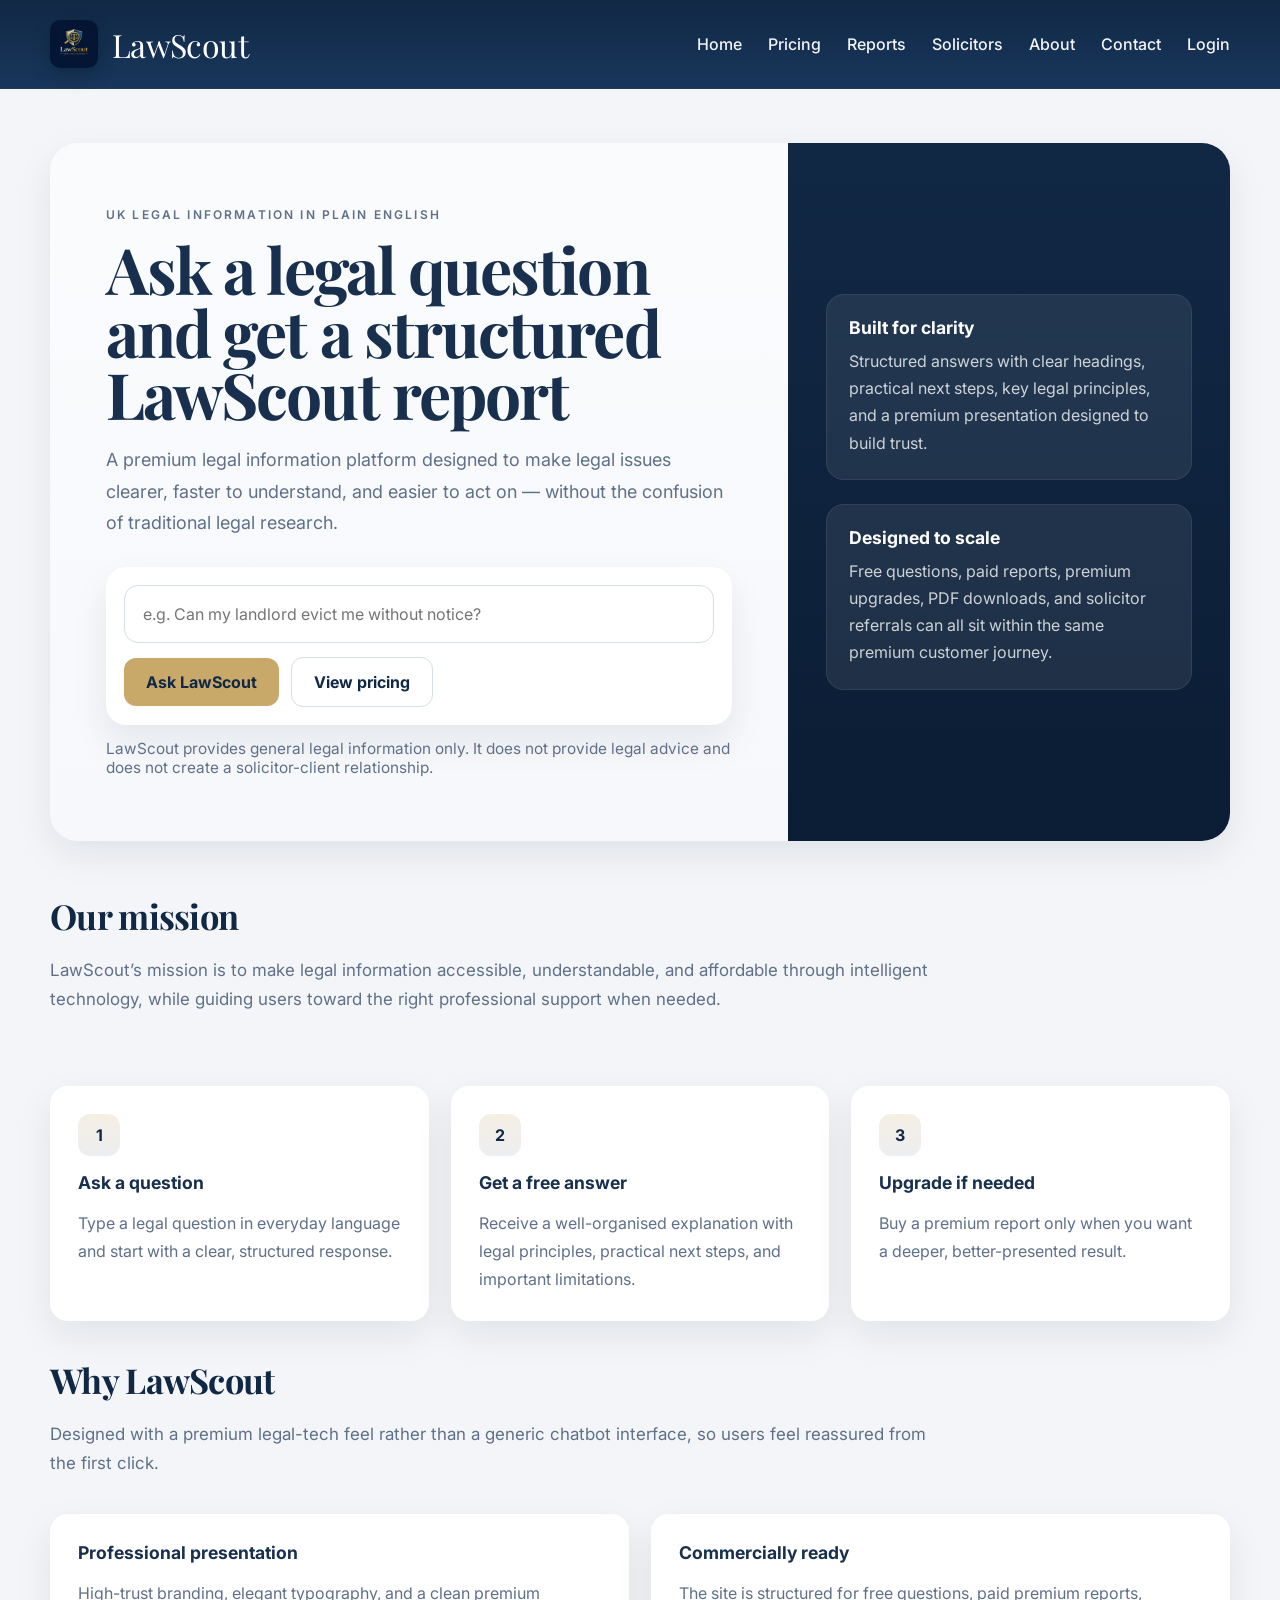
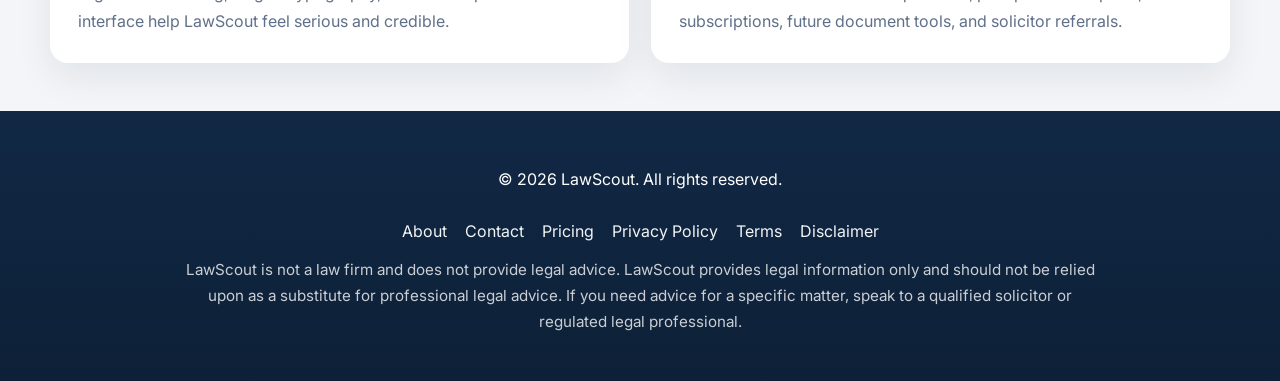
==== commit b8165cdc: "Add files via upload" ====
--- a/index.html
+++ b/index.html
@@ -9,8 +9,10 @@
   <link rel="preconnect" href="https://fonts.googleapis.com">
   <link rel="preconnect" href="https://fonts.gstatic.com" crossorigin>
   <link href="https://fonts.googleapis.com/css2?family=Playfair+Display:wght@600;700&family=Inter:wght@400;500;600;700&display=swap" rel="stylesheet">
+
 </head>
 <body>
+
 <header class="navbar">
   <div class="container navbar-inner">
     <a class="logo-area" href="index.html">
@@ -53,7 +55,7 @@
         </div>
         <div class="hero-stat">
           <h3>Designed to scale</h3>
-          <p>Free questions, paid reports, PDF downloads, and solicitor referrals can all sit within the same premium customer journey.</p>
+          <p>Free questions, paid reports, premium upgrades, PDF downloads, and solicitor referrals can all sit within the same premium customer journey.</p>
         </div>
       </aside>
     </div>
@@ -80,13 +82,13 @@
     </div>
     <div class="card">
       <div class="icon-badge">2</div>
-      <h3>Get a report</h3>
-      <p>Receive a well-organised explanation with legal principles, example authority, and practical context.</p>
+      <h3>Get a free answer</h3>
+      <p>Receive a well-organised explanation with legal principles, practical next steps, and important limitations.</p>
     </div>
     <div class="card">
       <div class="icon-badge">3</div>
-      <h3>Know your next step</h3>
-      <p>Understand whether you can handle the issue yourself or whether it is time to speak with a solicitor.</p>
+      <h3>Upgrade if needed</h3>
+      <p>Buy a premium report only when you want a deeper, better-presented result.</p>
     </div>
   </div>
 </section>
@@ -112,6 +114,7 @@
   </div>
 </section>
 
+
 <footer class="footer">
   <div class="container">
     <p>© 2026 LawScout. All rights reserved.</p>
--- a/styles.css
+++ b/styles.css
@@ -127,10 +127,11 @@
 
 .hero h1,
 .page-hero h1,
-.page h1 {
+.page h1,
+.answer-main h1 {
   margin: 0 0 18px;
   font-family: 'Playfair Display', serif;
-  font-size: clamp(2.5rem, 6vw, 4.6rem);
+  font-size: clamp(2.2rem, 5vw, 4.4rem);
   line-height: 0.98;
   letter-spacing: -0.03em;
 }
@@ -140,7 +141,8 @@
 .page p,
 .page li,
 .feature-list li,
-.card p {
+.card p,
+.answer-main p {
   color: var(--muted);
   line-height: 1.75;
 }
@@ -156,6 +158,10 @@
   flex-direction: column;
   gap: 14px;
   max-width: 760px;
+  background: var(--white);
+  border-radius: 20px;
+  padding: 18px;
+  box-shadow: 0 18px 36px rgba(12, 26, 49, 0.08);
 }
 
 .search-card input,
@@ -170,12 +176,21 @@
   color: var(--text);
 }
 
+.search-card input:focus,
+.input:focus,
+textarea:focus {
+  outline: none;
+  border-color: var(--gold);
+  box-shadow: 0 0 0 4px rgba(200,169,106,0.12);
+}
+
 textarea { min-height: 170px; resize: vertical; }
 
 .button-row {
   display: flex;
   gap: 12px;
   flex-wrap: wrap;
+  align-items: center;
 }
 
 .btn,
@@ -195,6 +210,9 @@
   gap: 8px;
 }
 
+button:hover,
+.btn:hover { filter: brightness(1.02); }
+
 .btn-secondary {
   background: var(--navy);
   color: var(--white);
@@ -242,11 +260,13 @@
 
 .section h2,
 .page h2,
-.card h2 {
+.card h2,
+.answer-block h2 {
   margin: 0 0 12px;
   font-family: 'Playfair Display', serif;
-  font-size: clamp(1.75rem, 3vw, 2.35rem);
+  font-size: clamp(1.55rem, 3vw, 2.15rem);
   letter-spacing: -0.02em;
+  color: var(--navy);
 }
 
 .section-text {
@@ -388,7 +408,7 @@
 
 .answer-layout {
   display: grid;
-  grid-template-columns: 280px 1fr;
+  grid-template-columns: 300px 1fr;
   overflow: hidden;
 }
 
@@ -413,6 +433,43 @@
   font-weight: 700;
 }
 
+.answer-shell {
+  display: none;
+}
+
+.answer-shell.is-visible {
+  display: block;
+}
+
+.loading-card,
+.error-card,
+.upsell-card {
+  background: #fbfcfe;
+  border: 1px solid var(--border);
+  border-radius: 18px;
+  padding: 22px;
+  margin-top: 18px;
+}
+
+.loading-card {
+  color: var(--muted);
+}
+
+.error-card {
+  display:none;
+  border-color:#efc8c8;
+  background:#fff8f8;
+  color:#8a2f2f;
+}
+
+.upsell-card h3 { margin-top:0; color:var(--navy);}
+.upsell-card p { margin-bottom:18px; }
+
+.paypal-wrap {
+  margin-top: 12px;
+  min-height: 48px;
+}
+
 .table-like {
   display: grid;
   gap: 14px;
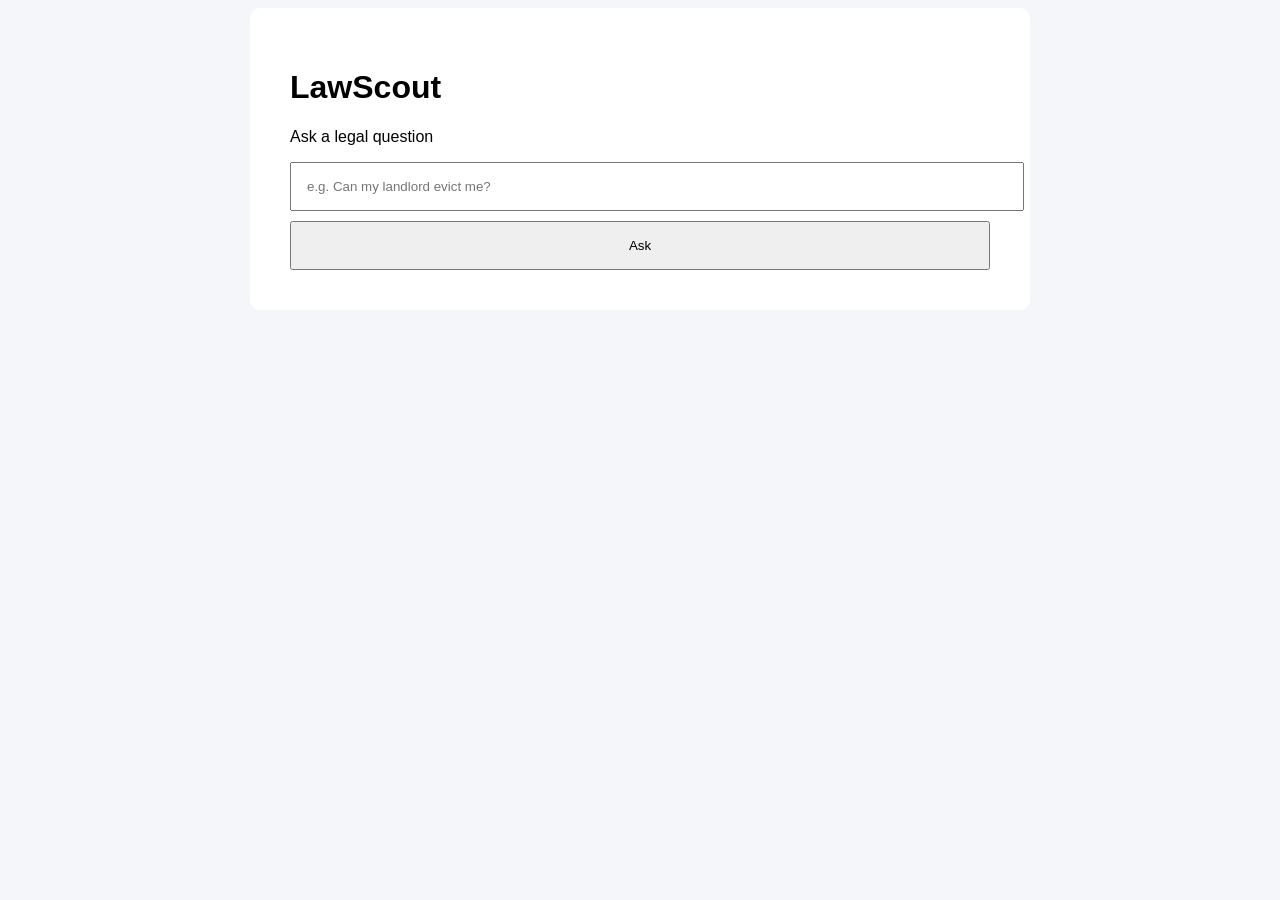
==== commit 06f5e8ce: "Add files via upload" ====
--- a/index.html
+++ b/index.html
@@ -1,136 +1,25 @@
 <!DOCTYPE html>
-<html lang="en">
+<html>
 <head>
-  <meta charset="UTF-8" />
-  <meta name="viewport" content="width=device-width, initial-scale=1.0" />
-  <title>LawScout — Smart Legal Solutions</title>
-  <link rel="icon" href="public/favicon.ico" />
-  <link rel="stylesheet" href="styles.css" />
-  <link rel="preconnect" href="https://fonts.googleapis.com">
-  <link rel="preconnect" href="https://fonts.gstatic.com" crossorigin>
-  <link href="https://fonts.googleapis.com/css2?family=Playfair+Display:wght@600;700&family=Inter:wght@400;500;600;700&display=swap" rel="stylesheet">
-
+<title>LawScout</title>
+<link rel="stylesheet" href="styles.css">
 </head>
 <body>
+<div class="container">
+<h1>LawScout</h1>
+<p>Ask a legal question</p>
+<form id="form">
+<input id="q" placeholder="e.g. Can my landlord evict me?" required>
+<button>Ask</button>
+</form>
+</div>
 
-<header class="navbar">
-  <div class="container navbar-inner">
-    <a class="logo-area" href="index.html">
-      <img src="public/logo.png" class="logo-img" alt="LawScout Logo">
-      <div class="logo">LawScout</div>
-    </a>
-    <nav>
-      <a href="index.html">Home</a>
-      <a href="pricing.html">Pricing</a>
-      <a href="report.html">Reports</a>
-      <a href="solicitors.html">Solicitors</a>
-      <a href="about.html">About</a>
-      <a href="contact.html">Contact</a>
-      <a href="login.html">Login</a>
-    </nav>
-  </div>
-</header>
-
-
-<main class="hero">
-  <div class="container hero-shell">
-    <div class="hero-grid">
-      <div class="hero-copy">
-        <p class="eyebrow">UK LEGAL INFORMATION IN PLAIN ENGLISH</p>
-        <h1>Ask a legal question and get a structured LawScout report</h1>
-        <p class="subtext">A premium legal information platform designed to make legal issues clearer, faster to understand, and easier to act on — without the confusion of traditional legal research.</p>
-        <form class="search-card" action="answer.html" method="get">
-          <input type="text" name="q" placeholder="e.g. Can my landlord evict me without notice?" required />
-          <div class="button-row">
-            <button type="submit">Ask LawScout</button>
-            <a class="btn btn-ghost" href="pricing.html">View pricing</a>
-          </div>
-        </form>
-        <p class="disclaimer">LawScout provides general legal information only. It does not provide legal advice and does not create a solicitor-client relationship.</p>
-      </div>
-      <aside class="hero-side">
-        <div class="hero-stat">
-          <h3>Built for clarity</h3>
-          <p>Structured answers with clear headings, practical next steps, key legal principles, and a premium presentation designed to build trust.</p>
-        </div>
-        <div class="hero-stat">
-          <h3>Designed to scale</h3>
-          <p>Free questions, paid reports, premium upgrades, PDF downloads, and solicitor referrals can all sit within the same premium customer journey.</p>
-        </div>
-      </aside>
-    </div>
-  </div>
-</main>
-
-<section class="section">
-  <div class="container">
-    <div class="section-head">
-      <div>
-        <h2>Our mission</h2>
-        <p class="section-text">LawScout’s mission is to make legal information accessible, understandable, and affordable through intelligent technology, while guiding users toward the right professional support when needed.</p>
-      </div>
-    </div>
-  </div>
-</section>
-
-<section class="section">
-  <div class="container grid three">
-    <div class="card">
-      <div class="icon-badge">1</div>
-      <h3>Ask a question</h3>
-      <p>Type a legal question in everyday language and start with a clear, structured response.</p>
-    </div>
-    <div class="card">
-      <div class="icon-badge">2</div>
-      <h3>Get a free answer</h3>
-      <p>Receive a well-organised explanation with legal principles, practical next steps, and important limitations.</p>
-    </div>
-    <div class="card">
-      <div class="icon-badge">3</div>
-      <h3>Upgrade if needed</h3>
-      <p>Buy a premium report only when you want a deeper, better-presented result.</p>
-    </div>
-  </div>
-</section>
-
-<section class="section">
-  <div class="container">
-    <div class="section-head">
-      <div>
-        <h2>Why LawScout</h2>
-        <p class="section-text">Designed with a premium legal-tech feel rather than a generic chatbot interface, so users feel reassured from the first click.</p>
-      </div>
-    </div>
-    <div class="grid two">
-      <div class="card">
-        <h3>Professional presentation</h3>
-        <p>High-trust branding, elegant typography, and a clean premium interface help LawScout feel serious and credible.</p>
-      </div>
-      <div class="card">
-        <h3>Commercially ready</h3>
-        <p>The site is structured for free questions, paid premium reports, subscriptions, future document tools, and solicitor referrals.</p>
-      </div>
-    </div>
-  </div>
-</section>
-
-
-<footer class="footer">
-  <div class="container">
-    <p>© 2026 LawScout. All rights reserved.</p>
-    <div class="footer-links">
-      <a href="about.html">About</a>
-      <a href="contact.html">Contact</a>
-      <a href="pricing.html">Pricing</a>
-      <a href="privacy.html">Privacy Policy</a>
-      <a href="terms.html">Terms</a>
-      <a href="disclaimer.html">Disclaimer</a>
-    </div>
-    <p class="small">
-      LawScout is not a law firm and does not provide legal advice. LawScout provides legal information only and should not be relied upon as a substitute for professional legal advice. If you need advice for a specific matter, speak to a qualified solicitor or regulated legal professional.
-    </p>
-  </div>
-</footer>
-
+<script>
+document.getElementById("form").addEventListener("submit", e=>{
+e.preventDefault();
+localStorage.setItem("question", document.getElementById("q").value);
+window.location="answer.html";
+});
+</script>
 </body>
-</html>+</html>
--- a/styles.css
+++ b/styles.css
@@ -1,521 +1,5 @@
-:root {
-  --navy: #112845;
-  --navy-2: #18365b;
-  --gold: #c8a96a;
-  --gold-2: #e0c28a;
-  --text: #18304d;
-  --muted: #5f7088;
-  --bg: #f3f5f8;
-  --white: #ffffff;
-  --border: #d6dee8;
-  --shadow: 0 14px 36px rgba(12, 26, 49, 0.08);
-  --radius: 18px;
-  --container: 1180px;
-}
-
-* { box-sizing: border-box; }
-html { scroll-behavior: smooth; }
-body {
-  margin: 0;
-  font-family: 'Inter', sans-serif;
-  background: var(--bg);
-  color: var(--text);
-}
-img { max-width: 100%; display: block; }
-a { color: inherit; text-decoration: none; }
-
-.container {
-  width: min(var(--container), calc(100% - 40px));
-  margin: 0 auto;
-}
-
-.navbar {
-  background: linear-gradient(180deg, var(--navy) 0%, var(--navy-2) 100%);
-  position: sticky;
-  top: 0;
-  z-index: 20;
-  border-bottom: 1px solid rgba(255,255,255,0.08);
-}
-
-.navbar-inner {
-  min-height: 88px;
-  display: flex;
-  align-items: center;
-  justify-content: space-between;
-  gap: 24px;
-}
-
-.logo-area {
-  display: flex;
-  align-items: center;
-  gap: 14px;
-  flex-shrink: 0;
-}
-
-.logo-img {
-  width: 48px;
-  height: 48px;
-  object-fit: cover;
-  border-radius: 10px;
-  box-shadow: 0 8px 18px rgba(0,0,0,0.18);
-}
-
-.logo {
-  font-family: 'Playfair Display', serif;
-  font-size: 2rem;
-  color: var(--white);
-  letter-spacing: -0.02em;
-}
-
-nav {
-  display: flex;
-  align-items: center;
-  gap: 26px;
-  flex-wrap: wrap;
-  justify-content: flex-end;
-}
-
-nav a {
-  color: rgba(255,255,255,0.95);
-  font-weight: 500;
-}
-
-nav a:hover,
-.footer-links a:hover,
-.text-link:hover {
-  color: var(--gold-2);
-}
-
-.hero {
-  padding: 54px 0 24px;
-}
-
-.hero-shell {
-  background: linear-gradient(180deg, #fafbfd 0%, #f6f8fb 100%);
-  border-radius: 28px;
-  box-shadow: var(--shadow);
-  overflow: hidden;
-}
-
-.hero-grid {
-  display: grid;
-  grid-template-columns: 1.25fr 0.75fr;
-  gap: 0;
-}
-
-.hero-copy {
-  padding: 64px 56px;
-}
-
-.hero-side {
-  background: linear-gradient(180deg, var(--navy) 0%, #0b1d34 100%);
-  color: white;
-  padding: 44px 38px;
-  display: flex;
-  flex-direction: column;
-  justify-content: center;
-  gap: 24px;
-}
-
-.eyebrow {
-  margin: 0 0 16px;
-  letter-spacing: 0.18em;
-  font-size: 12px;
-  font-weight: 600;
-  color: var(--muted);
-}
-
-.hero h1,
-.page-hero h1,
-.page h1,
-.answer-main h1 {
-  margin: 0 0 18px;
-  font-family: 'Playfair Display', serif;
-  font-size: clamp(2.2rem, 5vw, 4.4rem);
-  line-height: 0.98;
-  letter-spacing: -0.03em;
-}
-
-.subtext,
-.lead,
-.page p,
-.page li,
-.feature-list li,
-.card p,
-.answer-main p {
-  color: var(--muted);
-  line-height: 1.75;
-}
-
-.subtext {
-  font-size: 1.125rem;
-  max-width: 830px;
-  margin: 0 0 28px;
-}
-
-.search-card {
-  display: flex;
-  flex-direction: column;
-  gap: 14px;
-  max-width: 760px;
-  background: var(--white);
-  border-radius: 20px;
-  padding: 18px;
-  box-shadow: 0 18px 36px rgba(12, 26, 49, 0.08);
-}
-
-.search-card input,
-.input,
-textarea {
-  width: 100%;
-  padding: 18px 18px;
-  border: 1px solid var(--border);
-  border-radius: 14px;
-  background: #fff;
-  font: inherit;
-  color: var(--text);
-}
-
-.search-card input:focus,
-.input:focus,
-textarea:focus {
-  outline: none;
-  border-color: var(--gold);
-  box-shadow: 0 0 0 4px rgba(200,169,106,0.12);
-}
-
-textarea { min-height: 170px; resize: vertical; }
-
-.button-row {
-  display: flex;
-  gap: 12px;
-  flex-wrap: wrap;
-  align-items: center;
-}
-
-.btn,
-.primary-btn,
-button {
-  border: none;
-  border-radius: 12px;
-  padding: 14px 22px;
-  background: var(--gold);
-  color: var(--navy);
-  font: inherit;
-  font-weight: 700;
-  cursor: pointer;
-  display: inline-flex;
-  align-items: center;
-  justify-content: center;
-  gap: 8px;
-}
-
-button:hover,
-.btn:hover { filter: brightness(1.02); }
-
-.btn-secondary {
-  background: var(--navy);
-  color: var(--white);
-}
-
-.btn-ghost {
-  background: transparent;
-  color: var(--navy);
-  border: 1px solid var(--border);
-}
-
-.disclaimer {
-  margin: 14px 0 0;
-  font-size: 0.96rem;
-  color: var(--muted);
-}
-
-.hero-stat {
-  padding: 22px;
-  border-radius: 18px;
-  background: rgba(255,255,255,0.08);
-  border: 1px solid rgba(255,255,255,0.08);
-}
-
-.hero-stat h3,
-.card h3 {
-  margin: 0 0 10px;
-  font-size: 1.1rem;
-}
-
-.hero-stat p,
-.hero-side p { margin: 0; color: rgba(255,255,255,0.78); line-height: 1.7; }
-
-.section {
-  padding: 28px 0 8px;
-}
-
-.section-head {
-  display: flex;
-  align-items: end;
-  justify-content: space-between;
-  gap: 20px;
-  margin-bottom: 18px;
-}
-
-.section h2,
-.page h2,
-.card h2,
-.answer-block h2 {
-  margin: 0 0 12px;
-  font-family: 'Playfair Display', serif;
-  font-size: clamp(1.55rem, 3vw, 2.15rem);
-  letter-spacing: -0.02em;
-  color: var(--navy);
-}
-
-.section-text {
-  max-width: 880px;
-  color: var(--muted);
-  line-height: 1.75;
-  font-size: 1.06rem;
-}
-
-.grid {
-  display: grid;
-  gap: 22px;
-}
-.grid.three { grid-template-columns: repeat(3, 1fr); }
-.grid.two { grid-template-columns: repeat(2, 1fr); }
-
-.card {
-  background: var(--white);
-  border-radius: var(--radius);
-  padding: 28px;
-  box-shadow: var(--shadow);
-}
-
-.card p:last-child { margin-bottom: 0; }
-
-.icon-badge {
-  width: 42px;
-  height: 42px;
-  border-radius: 12px;
-  background: linear-gradient(180deg, rgba(200,169,106,0.18), rgba(17,40,69,0.08));
-  display: grid;
-  place-items: center;
-  color: var(--navy);
-  font-weight: 700;
-  margin-bottom: 16px;
-}
-
-.feature-list,
-.list {
-  padding-left: 18px;
-  margin: 14px 0 22px;
-}
-
-.feature-list li,
-.list li { margin-bottom: 10px; }
-
-.page-wrap {
-  padding: 46px 0;
-}
-
-.page,
-.page-hero,
-.answer-layout {
-  background: var(--white);
-  border-radius: 24px;
-  box-shadow: var(--shadow);
-}
-
-.page,
-.page-hero {
-  padding: 42px 34px;
-}
-
-.page-hero { margin-bottom: 24px; }
-
-.price {
-  font-size: 2.5rem;
-  color: var(--navy);
-  font-weight: 700;
-  margin: 8px 0 4px;
-}
-
-.price-note,
-.muted {
-  color: var(--muted);
-  font-size: 0.96rem;
-}
-
-.featured {
-  border: 2px solid rgba(200,169,106,0.65);
-  position: relative;
-}
-
-.featured::before {
-  content: 'Recommended';
-  position: absolute;
-  top: 16px;
-  right: 16px;
-  background: var(--navy);
-  color: var(--white);
-  border-radius: 999px;
-  padding: 8px 12px;
-  font-size: 0.82rem;
-  font-weight: 700;
-}
-
-.payment-grid {
-  display: grid;
-  grid-template-columns: repeat(4, 1fr);
-  gap: 12px;
-}
-
-.payment-card {
-  background: #f6f8fb;
-  border: 1px solid var(--border);
-  border-radius: 14px;
-  padding: 16px;
-  text-align: center;
-  font-weight: 600;
-}
-
-.footer {
-  margin-top: 40px;
-  background: linear-gradient(180deg, var(--navy) 0%, #0d2037 100%);
-  color: white;
-  padding: 42px 0 46px;
-}
-
-.footer .container {
-  display: grid;
-  gap: 16px;
-  text-align: center;
-}
-
-.footer-links {
-  display: flex;
-  justify-content: center;
-  gap: 18px;
-  flex-wrap: wrap;
-}
-
-.footer-links a { color: rgba(255,255,255,0.95); }
-.small { color: rgba(255,255,255,0.78); font-size: 0.95rem; line-height: 1.7; max-width: 920px; margin: 0 auto; }
-
-.form-grid {
-  display: grid;
-  gap: 14px;
-}
-
-.answer-layout {
-  display: grid;
-  grid-template-columns: 300px 1fr;
-  overflow: hidden;
-}
-
-.answer-side {
-  background: #f8fafc;
-  border-right: 1px solid var(--border);
-  padding: 28px;
-}
-
-.answer-main { padding: 34px; }
-.answer-block + .answer-block { margin-top: 30px; }
-.answer-block h2 { margin-bottom: 10px; }
-.answer-pill {
-  display: inline-flex;
-  align-items: center;
-  gap: 8px;
-  padding: 8px 12px;
-  border-radius: 999px;
-  background: rgba(17,40,69,0.08);
-  color: var(--navy);
-  font-size: 0.9rem;
-  font-weight: 700;
-}
-
-.answer-shell {
-  display: none;
-}
-
-.answer-shell.is-visible {
-  display: block;
-}
-
-.loading-card,
-.error-card,
-.upsell-card {
-  background: #fbfcfe;
-  border: 1px solid var(--border);
-  border-radius: 18px;
-  padding: 22px;
-  margin-top: 18px;
-}
-
-.loading-card {
-  color: var(--muted);
-}
-
-.error-card {
-  display:none;
-  border-color:#efc8c8;
-  background:#fff8f8;
-  color:#8a2f2f;
-}
-
-.upsell-card h3 { margin-top:0; color:var(--navy);}
-.upsell-card p { margin-bottom:18px; }
-
-.paypal-wrap {
-  margin-top: 12px;
-  min-height: 48px;
-}
-
-.table-like {
-  display: grid;
-  gap: 14px;
-}
-
-.table-row {
-  padding: 18px;
-  border: 1px solid var(--border);
-  border-radius: 14px;
-  background: #fbfcfe;
-}
-
-.login-shell {
-  max-width: 520px;
-  margin: 0 auto;
-}
-
-.center { text-align: center; }
-
-@media (max-width: 980px) {
-  .hero-grid,
-  .answer-layout,
-  .grid.three,
-  .grid.two,
-  .payment-grid {
-    grid-template-columns: 1fr;
-  }
-
-  .hero-copy,
-  .hero-side,
-  .answer-side,
-  .answer-main,
-  .page,
-  .page-hero,
-  .card {
-    padding: 24px;
-  }
-
-  .navbar-inner {
-    flex-direction: column;
-    justify-content: center;
-    padding: 16px 0;
-  }
-
-  nav {
-    justify-content: center;
-    gap: 16px;
-  }
-}
+body{font-family:Arial;background:#f5f6fa;}
+.container{max-width:700px;margin:auto;padding:40px;background:#fff;border-radius:10px}
+input{width:100%;padding:15px;margin-bottom:10px}
+button{padding:15px;width:100%}
+.locked{margin-top:30px;padding:20px;border:2px dashed #ccc;text-align:center}
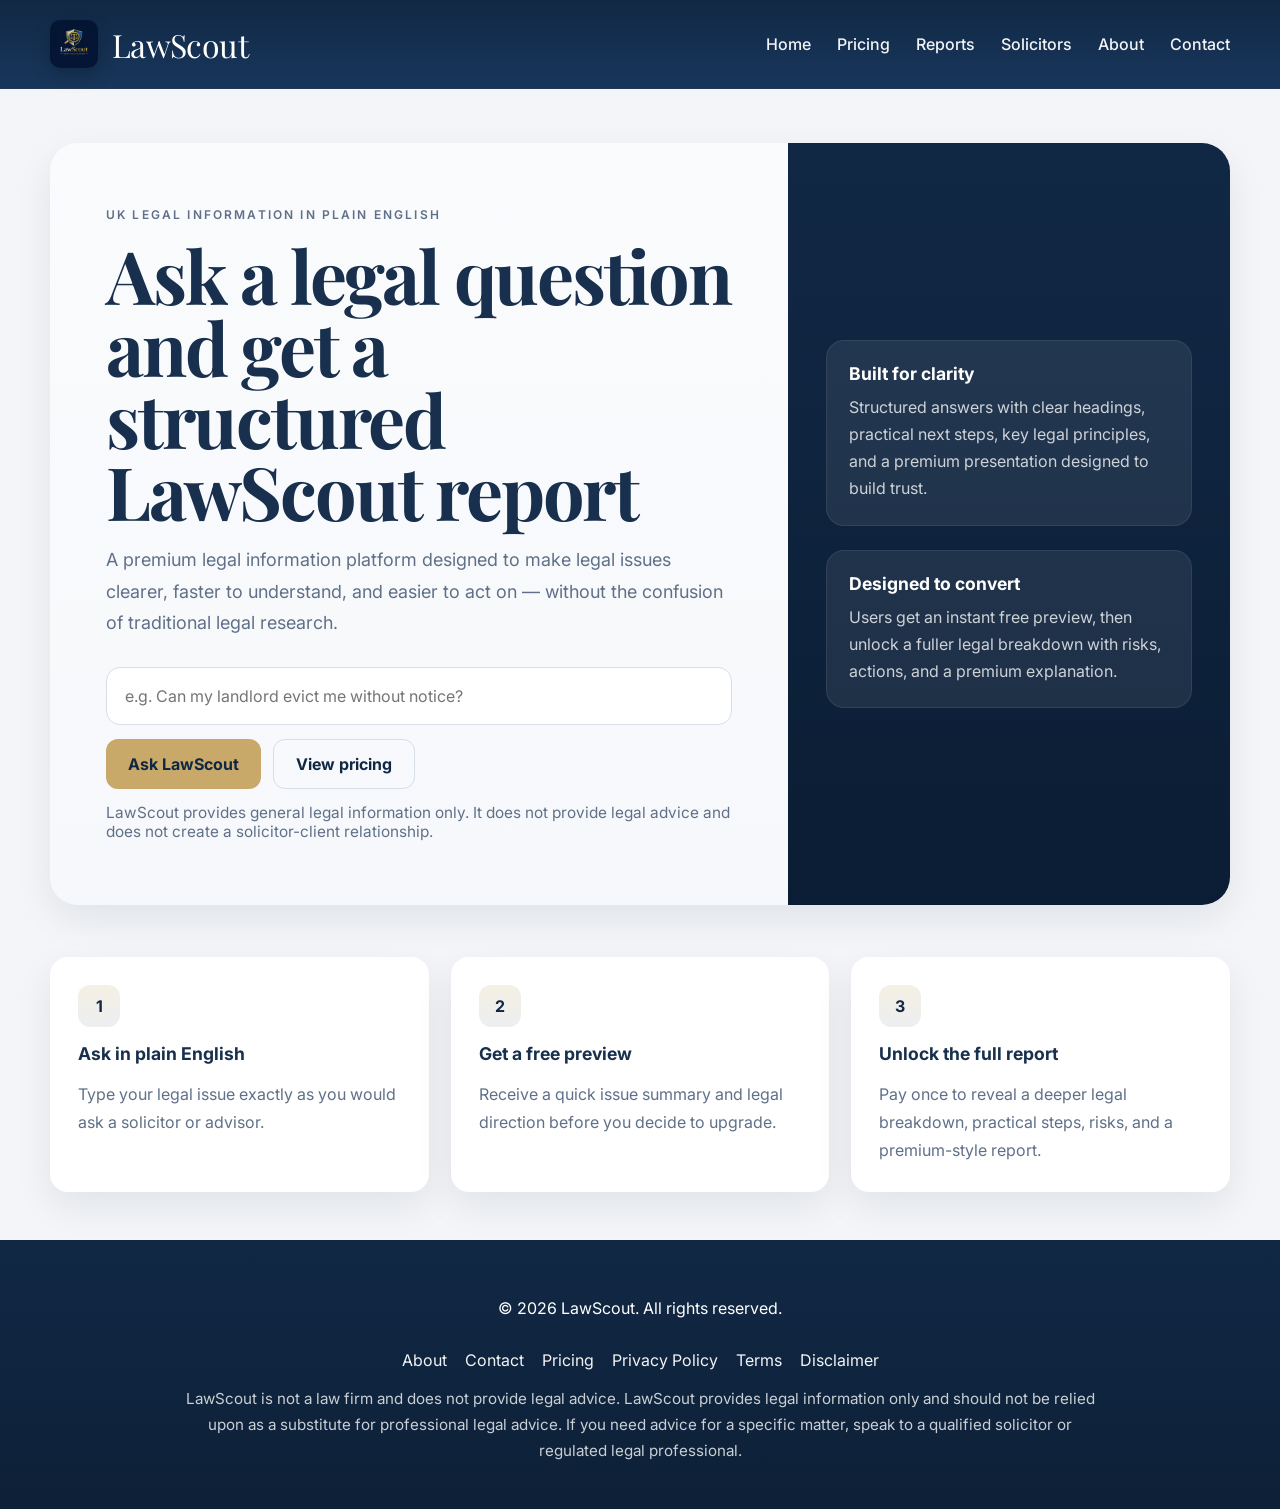
==== commit 1b28b1e1: "Add files via upload" ====
--- a/index.html
+++ b/index.html
@@ -1,25 +1,110 @@
 <!DOCTYPE html>
-<html>
+<html lang="en">
 <head>
-<title>LawScout</title>
-<link rel="stylesheet" href="styles.css">
+  <meta charset="UTF-8" />
+  <meta name="viewport" content="width=device-width, initial-scale=1.0" />
+  <title>LawScout — Smart Legal Solutions</title>
+  <link rel="icon" href="public/favicon.ico" />
+  <link rel="stylesheet" href="styles.css" />
+  <link rel="preconnect" href="https://fonts.googleapis.com">
+  <link rel="preconnect" href="https://fonts.gstatic.com" crossorigin>
+  <link href="https://fonts.googleapis.com/css2?family=Playfair+Display:wght@600;700&family=Inter:wght@400;500;600;700&display=swap" rel="stylesheet">
 </head>
 <body>
-<div class="container">
-<h1>LawScout</h1>
-<p>Ask a legal question</p>
-<form id="form">
-<input id="q" placeholder="e.g. Can my landlord evict me?" required>
-<button>Ask</button>
-</form>
-</div>
+<header class="navbar">
+  <div class="container navbar-inner">
+    <a class="logo-area" href="index.html">
+      <img src="public/logo.png" class="logo-img" alt="LawScout Logo">
+      <div class="logo">LawScout</div>
+    </a>
+    <nav>
+      <a href="index.html">Home</a>
+      <a href="pricing.html">Pricing</a>
+      <a href="report.html">Reports</a>
+      <a href="solicitors.html">Solicitors</a>
+      <a href="about.html">About</a>
+      <a href="contact.html">Contact</a>
+    </nav>
+  </div>
+</header>
+
+<main class="hero">
+  <div class="container hero-shell">
+    <div class="hero-grid">
+      <div class="hero-copy">
+        <p class="eyebrow">UK LEGAL INFORMATION IN PLAIN ENGLISH</p>
+        <h1>Ask a legal question and get a structured LawScout report</h1>
+        <p class="subtext">A premium legal information platform designed to make legal issues clearer, faster to understand, and easier to act on — without the confusion of traditional legal research.</p>
+
+        <form class="search-card" id="ask-form">
+          <input type="text" id="question-input" name="q" placeholder="e.g. Can my landlord evict me without notice?" required />
+          <div class="button-row">
+            <button type="submit">Ask LawScout</button>
+            <a class="btn btn-ghost" href="pricing.html">View pricing</a>
+          </div>
+        </form>
+
+        <p class="disclaimer">LawScout provides general legal information only. It does not provide legal advice and does not create a solicitor-client relationship.</p>
+      </div>
+
+      <aside class="hero-side">
+        <div class="hero-stat">
+          <h3>Built for clarity</h3>
+          <p>Structured answers with clear headings, practical next steps, key legal principles, and a premium presentation designed to build trust.</p>
+        </div>
+        <div class="hero-stat">
+          <h3>Designed to convert</h3>
+          <p>Users get an instant free preview, then unlock a fuller legal breakdown with risks, actions, and a premium explanation.</p>
+        </div>
+      </aside>
+    </div>
+  </div>
+</main>
+
+<section class="section">
+  <div class="container grid three">
+    <div class="card">
+      <div class="icon-badge">1</div>
+      <h3>Ask in plain English</h3>
+      <p>Type your legal issue exactly as you would ask a solicitor or advisor.</p>
+    </div>
+    <div class="card">
+      <div class="icon-badge">2</div>
+      <h3>Get a free preview</h3>
+      <p>Receive a quick issue summary and legal direction before you decide to upgrade.</p>
+    </div>
+    <div class="card">
+      <div class="icon-badge">3</div>
+      <h3>Unlock the full report</h3>
+      <p>Pay once to reveal a deeper legal breakdown, practical steps, risks, and a premium-style report.</p>
+    </div>
+  </div>
+</section>
+
+<footer class="footer">
+  <div class="container">
+    <p>© 2026 LawScout. All rights reserved.</p>
+    <div class="footer-links">
+      <a href="about.html">About</a>
+      <a href="contact.html">Contact</a>
+      <a href="pricing.html">Pricing</a>
+      <a href="privacy.html">Privacy Policy</a>
+      <a href="terms.html">Terms</a>
+      <a href="disclaimer.html">Disclaimer</a>
+    </div>
+    <p class="small">
+      LawScout is not a law firm and does not provide legal advice. LawScout provides legal information only and should not be relied upon as a substitute for professional legal advice. If you need advice for a specific matter, speak to a qualified solicitor or regulated legal professional.
+    </p>
+  </div>
+</footer>
 
 <script>
-document.getElementById("form").addEventListener("submit", e=>{
-e.preventDefault();
-localStorage.setItem("question", document.getElementById("q").value);
-window.location="answer.html";
-});
+  document.getElementById("ask-form").addEventListener("submit", function (e) {
+    e.preventDefault();
+    const q = document.getElementById("question-input").value.trim();
+    if (!q) return;
+    window.location.href = "answer.html?q=" + encodeURIComponent(q);
+  });
 </script>
 </body>
 </html>
--- a/styles.css
+++ b/styles.css
@@ -1,5 +1,233 @@
-body{font-family:Arial;background:#f5f6fa;}
-.container{max-width:700px;margin:auto;padding:40px;background:#fff;border-radius:10px}
-input{width:100%;padding:15px;margin-bottom:10px}
-button{padding:15px;width:100%}
-.locked{margin-top:30px;padding:20px;border:2px dashed #ccc;text-align:center}
+:root {
+  --navy: #112845;
+  --navy-2: #18365b;
+  --gold: #c8a96a;
+  --gold-2: #e0c28a;
+  --text: #18304d;
+  --muted: #5f7088;
+  --bg: #f3f5f8;
+  --white: #ffffff;
+  --border: #d6dee8;
+  --shadow: 0 14px 36px rgba(12, 26, 49, 0.08);
+  --radius: 18px;
+  --container: 1180px;
+}
+* { box-sizing: border-box; }
+html { scroll-behavior: smooth; }
+body {
+  margin: 0;
+  font-family: 'Inter', sans-serif;
+  background: var(--bg);
+  color: var(--text);
+}
+img { max-width: 100%; display: block; }
+a { color: inherit; text-decoration: none; }
+.container { width: min(var(--container), calc(100% - 40px)); margin: 0 auto; }
+
+.navbar {
+  background: linear-gradient(180deg, var(--navy) 0%, var(--navy-2) 100%);
+  position: sticky; top: 0; z-index: 20;
+  border-bottom: 1px solid rgba(255,255,255,0.08);
+}
+.navbar-inner {
+  min-height: 88px; display: flex; align-items: center; justify-content: space-between; gap: 24px;
+}
+.logo-area { display: flex; align-items: center; gap: 14px; flex-shrink: 0; }
+.logo-img {
+  width: 48px; height: 48px; object-fit: cover; border-radius: 10px;
+  box-shadow: 0 8px 18px rgba(0,0,0,0.18);
+}
+.logo {
+  font-family: 'Playfair Display', serif;
+  font-size: 2rem; color: var(--white); letter-spacing: -0.02em;
+}
+nav { display: flex; align-items: center; gap: 26px; flex-wrap: wrap; justify-content: flex-end; }
+nav a { color: rgba(255,255,255,0.95); font-weight: 500; }
+nav a:hover, .footer-links a:hover, .text-link:hover { color: var(--gold-2); }
+
+.hero { padding: 54px 0 24px; }
+.hero-shell {
+  background: linear-gradient(180deg, #fafbfd 0%, #f6f8fb 100%);
+  border-radius: 28px; box-shadow: var(--shadow); overflow: hidden;
+}
+.hero-grid { display: grid; grid-template-columns: 1.25fr 0.75fr; gap: 0; }
+.hero-copy { padding: 64px 56px; }
+.hero-side {
+  background: linear-gradient(180deg, var(--navy) 0%, #0b1d34 100%);
+  color: white; padding: 44px 38px; display: flex; flex-direction: column; justify-content: center; gap: 24px;
+}
+
+.eyebrow {
+  margin: 0 0 16px; letter-spacing: 0.18em; font-size: 12px; font-weight: 600; color: var(--muted);
+}
+.hero h1, .page-hero h1, .page h1, .answer-main h1 {
+  margin: 0 0 18px; font-family: 'Playfair Display', serif;
+  font-size: clamp(2.5rem, 6vw, 4.6rem); line-height: 0.98; letter-spacing: -0.03em;
+}
+.answer-main h1 { font-size: clamp(2.1rem, 4vw, 3.1rem); }
+.subtext, .lead, .page p, .page li, .feature-list li, .card p, .answer-main p, .answer-main li {
+  color: var(--muted); line-height: 1.75;
+}
+.subtext { font-size: 1.125rem; max-width: 830px; margin: 0 0 28px; }
+
+.search-card { display: flex; flex-direction: column; gap: 14px; max-width: 760px; }
+.search-card input, .input, textarea {
+  width: 100%; padding: 18px 18px; border: 1px solid var(--border);
+  border-radius: 14px; background: #fff; font: inherit; color: var(--text);
+}
+textarea { min-height: 170px; resize: vertical; }
+.button-row { display: flex; gap: 12px; flex-wrap: wrap; }
+
+.btn, .primary-btn, button {
+  border: none; border-radius: 12px; padding: 14px 22px; background: var(--gold); color: var(--navy);
+  font: inherit; font-weight: 700; cursor: pointer; display: inline-flex; align-items: center; justify-content: center; gap: 8px;
+}
+.btn-secondary { background: var(--navy); color: var(--white); }
+.btn-ghost { background: transparent; color: var(--navy); border: 1px solid var(--border); }
+
+.disclaimer { margin: 14px 0 0; font-size: .96rem; color: var(--muted); }
+.hero-stat {
+  padding: 22px; border-radius: 18px; background: rgba(255,255,255,0.08);
+  border: 1px solid rgba(255,255,255,0.08);
+}
+.hero-stat h3, .card h3 { margin: 0 0 10px; font-size: 1.1rem; }
+.hero-stat p, .hero-side p { margin: 0; color: rgba(255,255,255,0.78); line-height: 1.7; }
+
+.section { padding: 28px 0 8px; }
+.section-head { display: flex; align-items: end; justify-content: space-between; gap: 20px; margin-bottom: 18px; }
+.section h2, .page h2, .card h2, .answer-main h2 {
+  margin: 0 0 12px; font-family: 'Playfair Display', serif;
+  font-size: clamp(1.75rem, 3vw, 2.35rem); letter-spacing: -0.02em;
+}
+.section-text { max-width: 880px; color: var(--muted); line-height: 1.75; font-size: 1.06rem; }
+
+.grid { display: grid; gap: 22px; }
+.grid.three { grid-template-columns: repeat(3, 1fr); }
+.grid.two { grid-template-columns: repeat(2, 1fr); }
+.card {
+  background: var(--white); border-radius: var(--radius); padding: 28px; box-shadow: var(--shadow);
+}
+.card p:last-child { margin-bottom: 0; }
+.icon-badge {
+  width: 42px; height: 42px; border-radius: 12px;
+  background: linear-gradient(180deg, rgba(200,169,106,0.18), rgba(17,40,69,0.08));
+  display: grid; place-items: center; color: var(--navy); font-weight: 700; margin-bottom: 16px;
+}
+.feature-list, .list { padding-left: 18px; margin: 14px 0 22px; }
+.feature-list li, .list li { margin-bottom: 10px; }
+
+.page-wrap { padding: 46px 0; }
+.page, .page-hero, .answer-layout {
+  background: var(--white); border-radius: 24px; box-shadow: var(--shadow);
+}
+.page, .page-hero { padding: 42px 34px; }
+.page-hero { margin-bottom: 24px; }
+
+.price { font-size: 2.5rem; color: var(--navy); font-weight: 700; margin: 8px 0 4px; }
+.price-note, .muted { color: var(--muted); font-size: .96rem; }
+.featured { border: 2px solid rgba(200,169,106,0.65); position: relative; }
+.featured::before {
+  content: 'Recommended'; position: absolute; top: 16px; right: 16px;
+  background: var(--navy); color: var(--white); border-radius: 999px; padding: 8px 12px; font-size: .82rem; font-weight: 700;
+}
+
+.payment-grid { display: grid; grid-template-columns: repeat(4, 1fr); gap: 12px; }
+.payment-card {
+  background: #f6f8fb; border: 1px solid var(--border); border-radius: 14px; padding: 16px; text-align: center; font-weight: 600;
+}
+
+.footer {
+  margin-top: 40px; background: linear-gradient(180deg, var(--navy) 0%, #0d2037 100%);
+  color: white; padding: 42px 0 46px;
+}
+.footer .container { display: grid; gap: 16px; text-align: center; }
+.footer-links { display: flex; justify-content: center; gap: 18px; flex-wrap: wrap; }
+.footer-links a { color: rgba(255,255,255,0.95); }
+.small {
+  color: rgba(255,255,255,0.78); font-size: .95rem; line-height: 1.7; max-width: 920px; margin: 0 auto;
+}
+
+.form-grid { display: grid; gap: 14px; }
+.answer-layout { display: grid; grid-template-columns: 300px 1fr; overflow: hidden; }
+.answer-side { background: #f8fafc; border-right: 1px solid var(--border); padding: 28px; }
+.answer-main { padding: 34px; }
+.answer-block + .answer-block { margin-top: 26px; }
+.answer-pill {
+  display: inline-flex; align-items: center; gap: 8px; padding: 8px 12px; border-radius: 999px;
+  background: rgba(17,40,69,0.08); color: var(--navy); font-size: .9rem; font-weight: 700;
+}
+.table-like { display: grid; gap: 14px; }
+.table-row {
+  padding: 18px; border: 1px solid var(--border); border-radius: 14px; background: #fbfcfe;
+}
+.login-shell { max-width: 520px; margin: 0 auto; }
+.center { text-align: center; }
+
+.preview-card {
+  background: linear-gradient(180deg, #ffffff 0%, #fbfcfe 100%);
+  border: 1px solid var(--border); border-radius: 18px; padding: 24px;
+}
+.preview-highlight {
+  display: inline-flex; padding: 8px 12px; border-radius: 999px;
+  background: rgba(200,169,106,0.14); color: var(--navy); font-size: .88rem; font-weight: 700; margin-bottom: 12px;
+}
+.preview-meta {
+  display: grid; grid-template-columns: repeat(3,1fr); gap: 12px; margin-top: 18px;
+}
+.preview-meta .card-mini {
+  border: 1px solid var(--border); border-radius: 14px; background: #fff; padding: 14px;
+}
+.card-mini strong { display: block; color: var(--navy); margin-bottom: 4px; }
+
+.locked-report {
+  position: relative; margin-top: 26px; border: 1px solid var(--border);
+  border-radius: 22px; overflow: hidden; background: linear-gradient(180deg, #fafbfd 0%, #f6f8fb 100%);
+}
+.locked-report::after {
+  content: ""; position: absolute; inset: 0;
+  backdrop-filter: blur(10px); background: rgba(255,255,255,0.34); pointer-events: none;
+}
+.locked-inner { padding: 30px; filter: blur(4px); user-select: none; }
+
+.unlock-panel {
+  position: absolute; inset: auto 24px 24px 24px; z-index: 2;
+  background: rgba(17,40,69,0.96); color: white; border-radius: 20px; padding: 24px;
+  box-shadow: 0 18px 40px rgba(9,20,37,0.28);
+}
+.unlock-panel h3 { margin: 0 0 10px; font-size: 1.2rem; }
+.unlock-panel p { color: rgba(255,255,255,0.84); margin: 0 0 18px; }
+.unlock-badges { display: flex; flex-wrap: wrap; gap: 10px; margin-bottom: 18px; }
+.unlock-badges span {
+  border: 1px solid rgba(255,255,255,0.16); border-radius: 999px; padding: 8px 12px; font-size: .88rem; color: rgba(255,255,255,0.92);
+}
+#paypal-button-container { max-width: 360px; }
+
+.premium-report {
+  display: none; margin-top: 26px; background: #fff;
+  border: 1px solid var(--border); border-radius: 20px; padding: 28px;
+}
+.premium-report.visible { display: block; }
+
+.report-grid { display: grid; gap: 16px; grid-template-columns: 1fr 1fr; }
+.report-card {
+  border: 1px solid var(--border); border-radius: 18px; padding: 20px; background: #fbfcfe;
+}
+.report-card.full-span { grid-column: 1 / -1; }
+.status-note { margin-top: 16px; color: var(--muted); font-size: .95rem; }
+.loader {
+  display: inline-block; width: 22px; height: 22px; border: 3px solid rgba(17,40,69,0.16);
+  border-top-color: var(--navy); border-radius: 50%; animation: spin .8s linear infinite; vertical-align: middle; margin-right: 10px;
+}
+.hidden { display: none !important; }
+@keyframes spin { to { transform: rotate(360deg); } }
+
+@media (max-width: 980px) {
+  .hero-grid, .answer-layout, .grid.three, .grid.two, .payment-grid, .report-grid, .preview-meta {
+    grid-template-columns: 1fr;
+  }
+  .hero-copy, .hero-side, .answer-side, .answer-main, .page, .page-hero, .card { padding: 24px; }
+  .navbar-inner { flex-direction: column; justify-content: center; padding: 16px 0; }
+  nav { justify-content: center; gap: 16px; }
+  .unlock-panel { position: static; margin: 18px; }
+  .locked-inner { padding-bottom: 12px; }
+}
